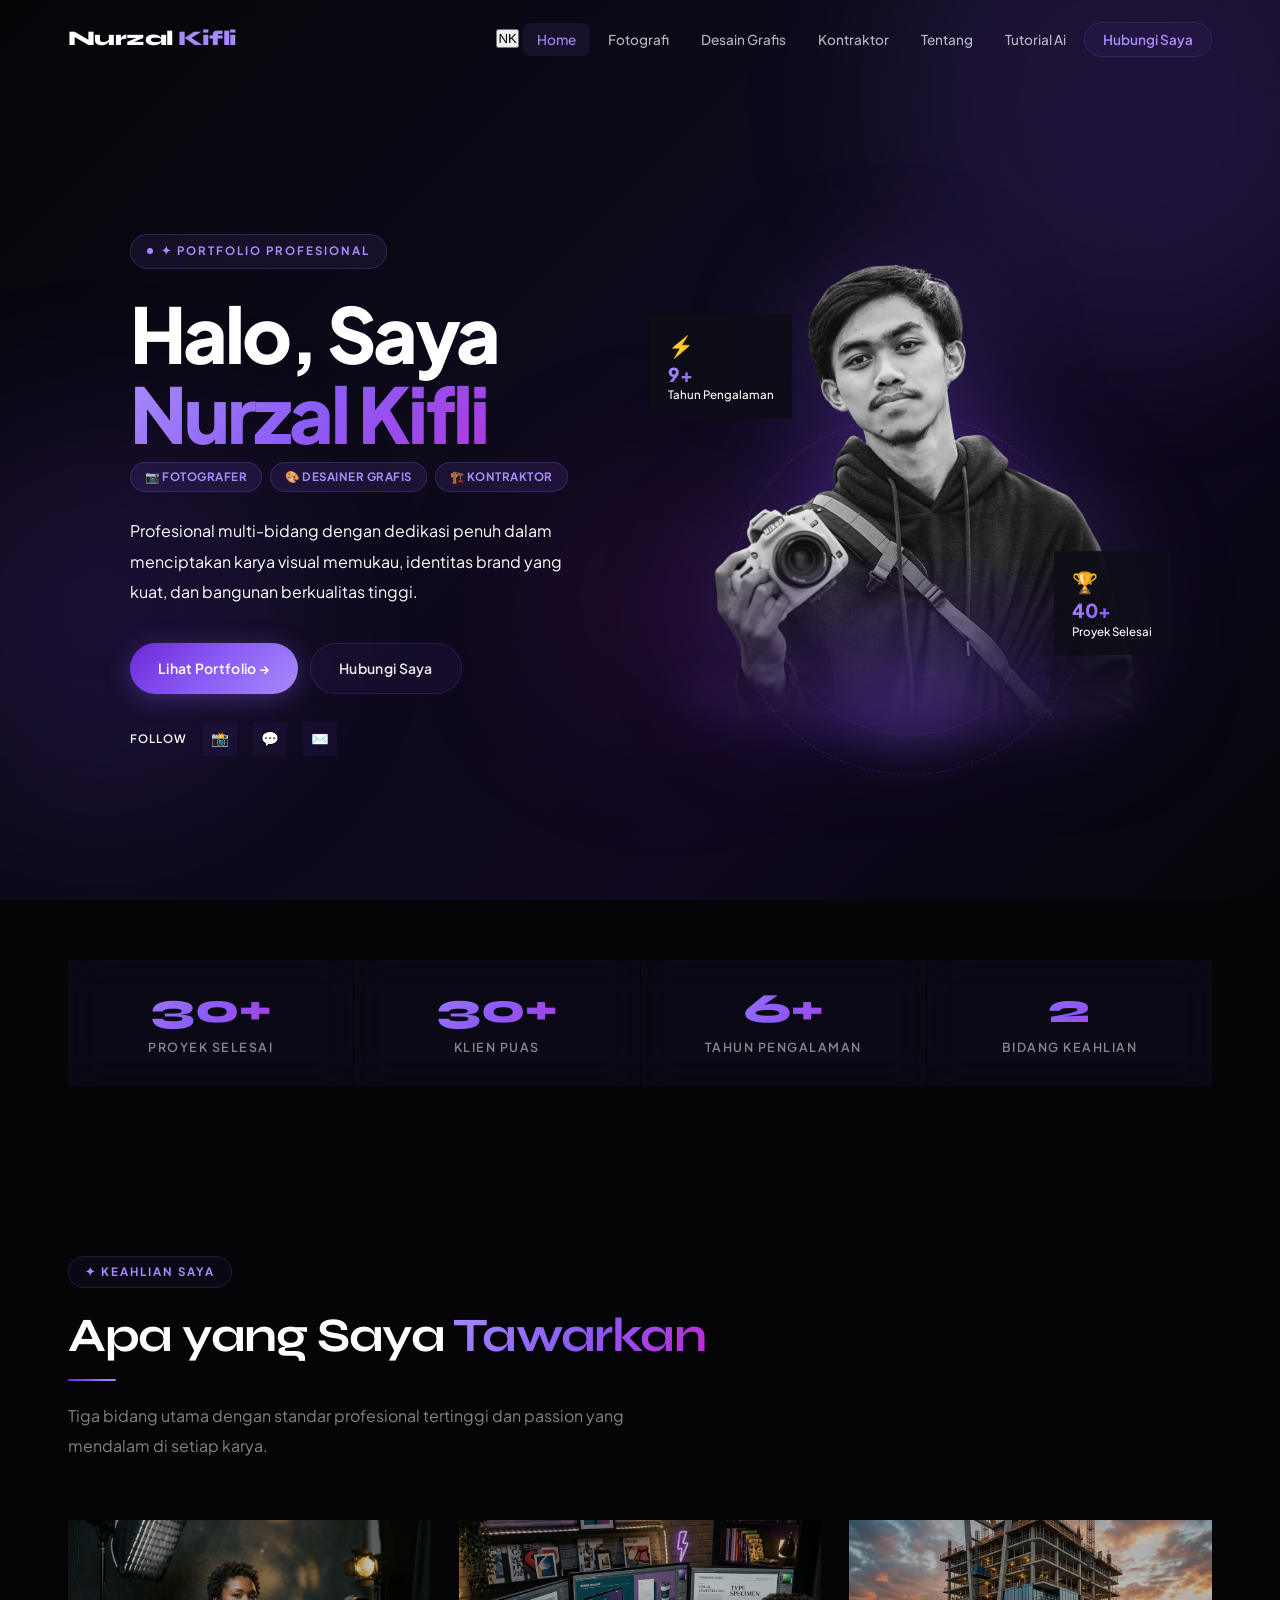
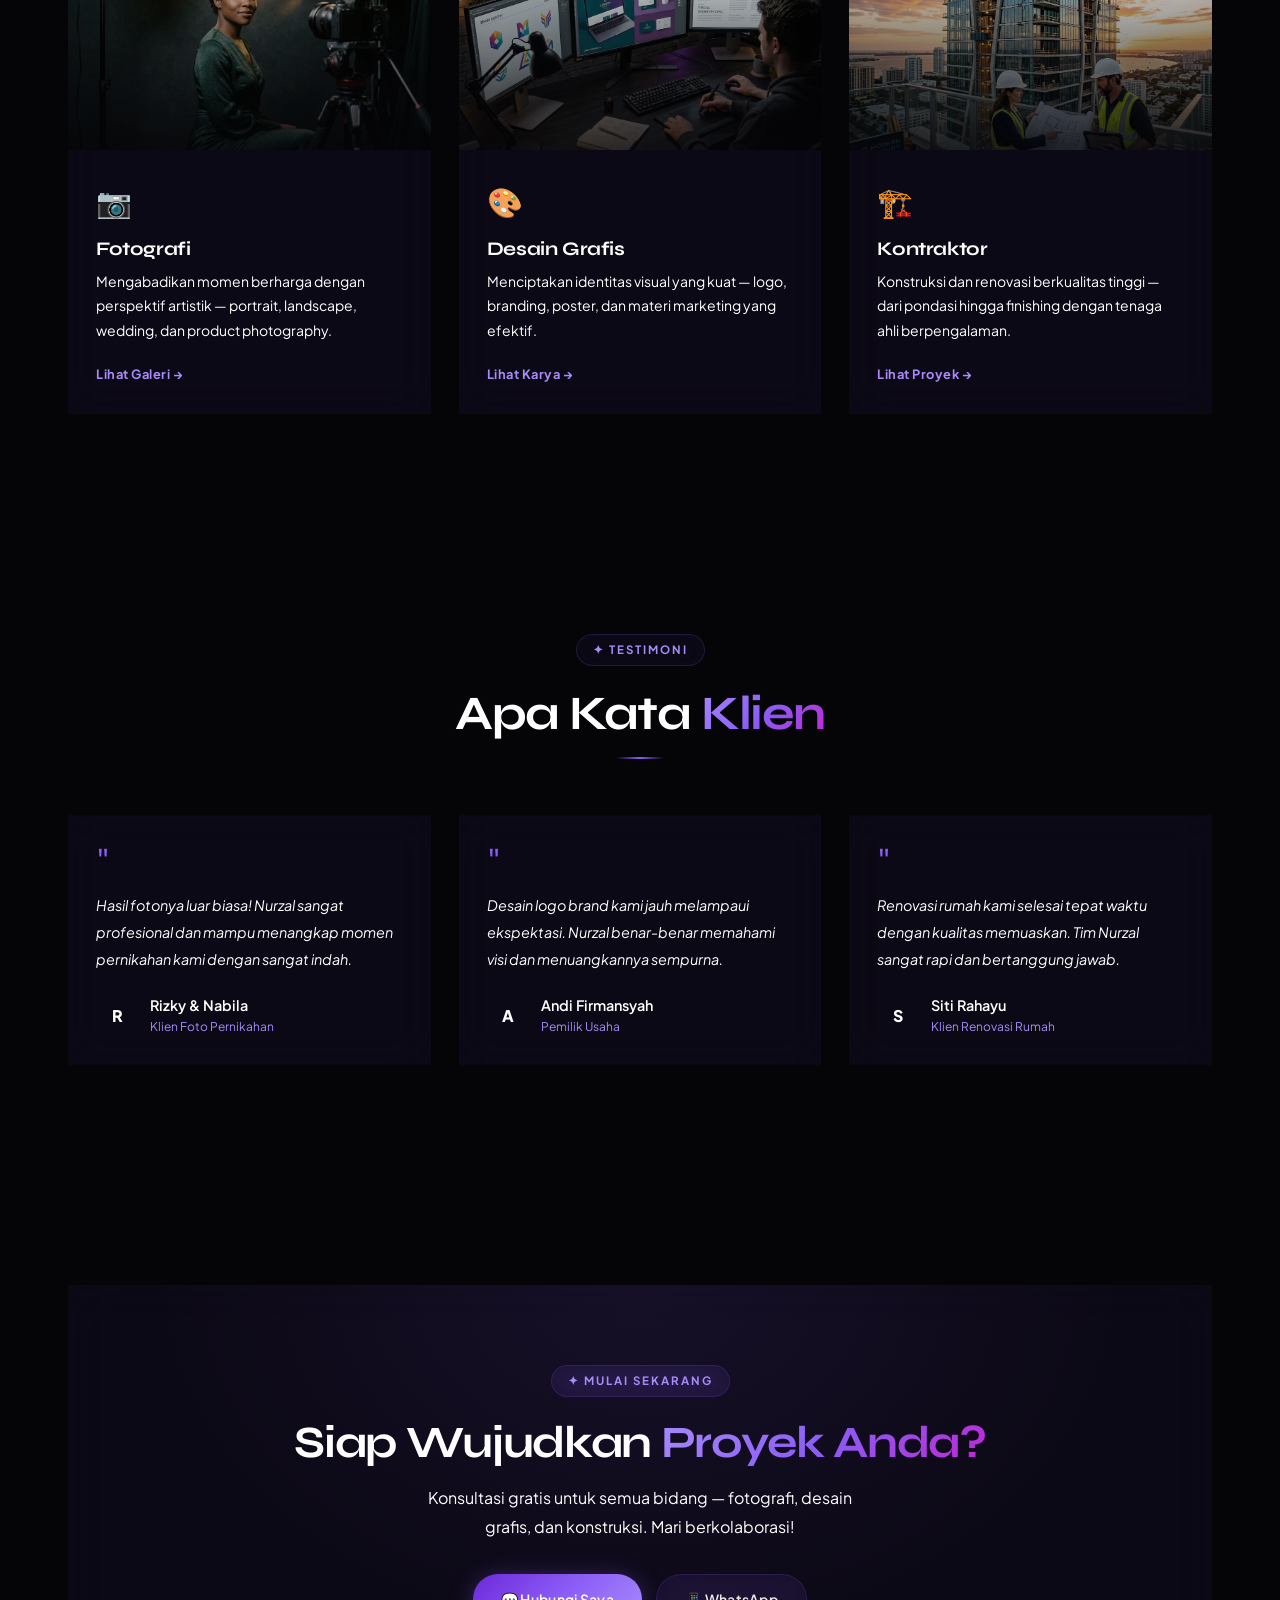
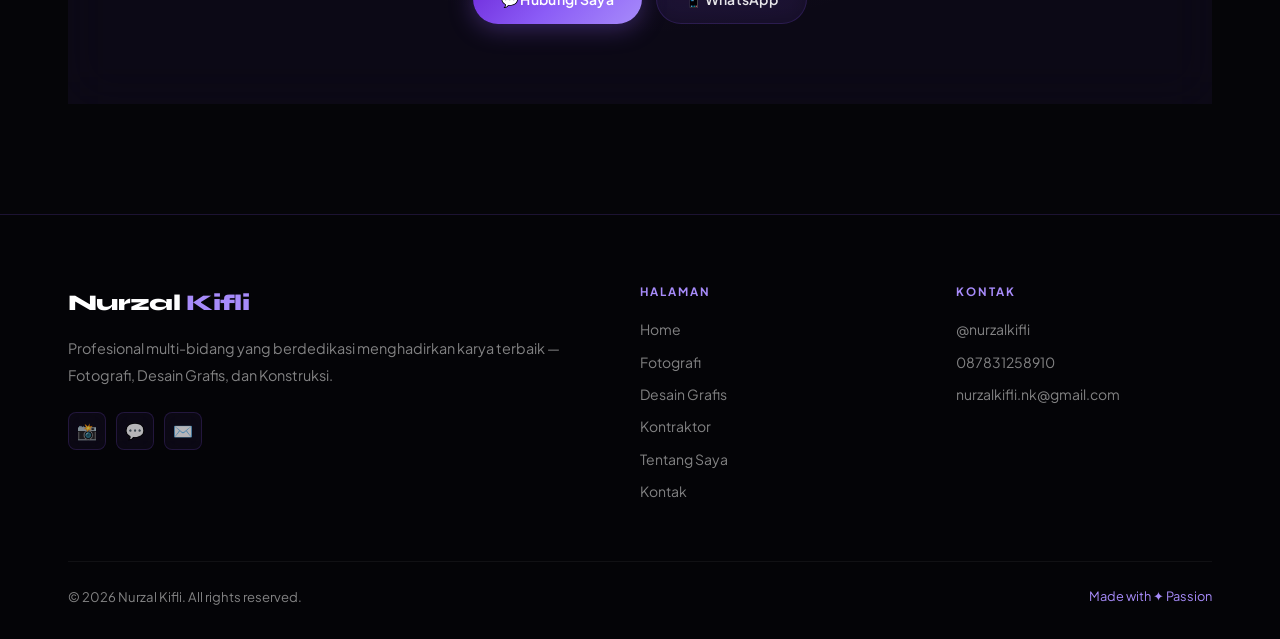
==== index.html @ fc2d4d2b "Update index.html" ====
<!DOCTYPE html>
<html lang="id">
<head>
  <meta charset="UTF-8" />
  <meta name="viewport" content="width=device-width, initial-scale=1.0" />
  <title>Nurzal Kifli — Fotografer · Desainer Grafis · Kontraktor</title>
  <meta name="description" content="Portfolio profesional Nurzal Kifli — Fotografer, Desainer Grafis, dan Kontraktor berpengalaman." />
  <link rel="stylesheet" href="style.css" />
  <style>
    /* ── HOME HERO ── */
    .home-hero {
      min-height: 100vh;
      display: flex;
      align-items: center;
      position: relative;
      overflow: hidden;
    }

    .hero-content {
      position: relative;
      z-index: 2;
      display: grid;
      grid-template-columns: 1fr 1fr;
      gap: 60px;
      align-items: center;
      padding-top: 90px;
    }

    /* ── Text Side ── */
    .hero-eyebrow {
      display: inline-flex;
      align-items: center;
      gap: 8px;
      padding: 7px 16px;
      background: rgba(139,92,246,0.1);
      border: 1px solid rgba(139,92,246,0.25);
      border-radius: 50px;
      font-size: 0.72rem;
      font-weight: 700;
      color: var(--purple-light);
      letter-spacing: 2px;
      text-transform: uppercase;
      margin-bottom: 24px;
      opacity: 0;
      animation: fadeInUp 0.6s var(--ease) 0.1s forwards;
      backdrop-filter: blur(10px);
    }
    .hero-eyebrow::before {
      content: '';
      width: 6px; height: 6px;
      border-radius: 50%;
      background: var(--purple-light);
      animation: pulse-purple 2s infinite;
    }

    .hero-title {
      font-size: clamp(3.2rem, 6vw, 5.5rem);
      font-family: var(--font-display);
      font-weight: 800;
      line-height: 1.05;
      letter-spacing: -0.04em;
      margin-bottom: 8px;
      opacity: 0;
      animation: fadeInUp 0.6s var(--ease) 0.2s forwards;
    }

    .hero-title .grad-name {
      display: block;
      background: linear-gradient(135deg, #a78bfa 0%, #8b5cf6 40%, #c026d3 100%);
      -webkit-background-clip: text;
      -webkit-text-fill-color: transparent;
      background-clip: text;
    }

    .hero-roles {
      display: flex;
      flex-wrap: wrap;
      gap: 8px;
      margin-bottom: 24px;
      opacity: 0;
      animation: fadeInUp 0.6s var(--ease) 0.3s forwards;
    }

    .hero-desc {
      font-size: 1rem;
      color: var(--white-50);
      line-height: 1.9;
      max-width: 460px;
      margin-bottom: 36px;
      opacity: 0;
      animation: fadeInUp 0.6s var(--ease) 0.4s forwards;
      font-weight: 400;
    }

    .hero-actions {
      display: flex;
      gap: 12px;
      flex-wrap: wrap;
      opacity: 0;
      animation: fadeInUp 0.6s var(--ease) 0.5s forwards;
    }

    /* ── Social Links Row ── */
    .hero-socials {
      display: flex;
      align-items: center;
      gap: 16px;
      margin-top: 28px;
      opacity: 0;
      animation: fadeInUp 0.6s var(--ease) 0.6s forwards;
    }
    .hero-socials span {
      font-size: 0.72rem;
      color: var(--white-50);
      letter-spacing: 1px;
      text-transform: uppercase;
      font-weight: 600;
    }
    .hero-social-link {
      width: 34px; height: 34px;
      border-radius: var(--radius-sm);
      background: var(--glass);
      border: 1px solid var(--glass-border);
      display: flex; align-items: center; justify-content: center;
      font-size: 0.9rem;
      transition: var(--t);
      backdrop-filter: blur(10px);
    }
    .hero-social-link:hover {
      background: rgba(139,92,246,0.2);
      border-color: rgba(139,92,246,0.4);
      transform: translateY(-2px);
    }

    /* ── Photo Side ── */
    .hero-visual {
      display: flex;
      justify-content: center;
      align-items: flex-end;
      position: relative;
      opacity: 0;
      animation: fadeInRight 0.8s var(--ease) 0.3s forwards;
    }

    .hero-photo-wrap {
      position: relative;
      width: 480px;
    }

    /* Purple glow background behind photo */
    .hero-photo-glow {
      position: absolute;
      bottom: 0;
      left: 50%;
      transform: translateX(-50%);
      width: 320px;
      height: 380px;
      background: radial-gradient(ellipse at center bottom, rgba(139,92,246,0.35) 0%, rgba(109,40,217,0.15) 50%, transparent 80%);
      border-radius: 50%;
      filter: blur(30px);
      z-index: 0;
    }

    /* Glass platform / pedestal */
    .hero-photo-platform {
      position: absolute;
      bottom: 0;
      left: 50%;
      transform: translateX(-50%);
      width: 480px;
      height: 90px;
      background: linear-gradient(to top, rgba(139,92,246,0.12), transparent);
      border-radius: 50%;
      filter: blur(16px);
      z-index: 1;
    }

    .hero-photo-img {
      position: relative;
      z-index: 2;
      width: 200%;
      display: block;
      filter: drop-shadow(0 20px 60px rgba(139,92,246,0.3));
      animation: float 6s ease-in-out infinite;
    }

    /* Ring decoration */
    .hero-ring {
      position: absolute;
      border-radius: 50%;
      border: 1px solid rgba(139,92,246,0.2);
      z-index: 1;
      pointer-events: none;
    }
    .hero-ring-1 {
      width: 360px; height: 360px;
      bottom: -40px; left: 50%;
      transform: translateX(-50%);
      animation: spin 30s linear infinite;
      border-style: dashed;
    }
    .hero-ring-2 {
      width: 280px; height: 280px;
      bottom: 0; left: 50%;
      transform: translateX(-50%);
      animation: spin 20s linear infinite reverse;
      border-color: rgba(192,38,211,0.15);
    }

    /* Floating info cards */
    .hero-badge {
      position: absolute;
      background: rgba(14,14,24,0.9);
      backdrop-filter: blur(20px);
      border: 1px solid var(--glass-border);
      border-radius: var(--radius);
      padding: 14px 18px;
      z-index: 4;
    }
    .hero-badge.badge-exp {
      top: 60px; left: -20px;
      animation: float 5s ease-in-out infinite;
    }
    .hero-badge.badge-proj {
      bottom: 80px; right: -20px;
      animation: float 5s ease-in-out 2.5s infinite;
    }
    .badge-icon { font-size: 1.3rem; margin-bottom: 3px; }
    .badge-val {
      font-family: var(--font-display);
      font-size: 1.2rem;
      font-weight: 800;
      background: var(--grad-text);
      -webkit-background-clip: text; -webkit-text-fill-color: transparent;
      background-clip: text;
      line-height: 1;
    }
    .badge-lbl { font-size: 0.72rem; color: var(--white-50); font-weight: 500; white-space: nowrap; margin-top: 2px; }

    /* ── STATS SECTION ── */
    .stats-section { padding: 60px 0; }
    .stats-grid {
      display: grid;
      grid-template-columns: repeat(4, 1fr);
      gap: 1px;
      background: var(--glass-border);
      border-radius: var(--radius-lg);
      overflow: hidden;
    }
    .stats-grid .stat-card { border-radius: 0; border: none; }

    /* ── SERVICE CARDS ── */
    .services-section { background: transparent; }

    .service-card {
      position: relative;
      overflow: hidden;
      border-radius: var(--radius-xl);
      border: 1px solid var(--glass-border);
      background: var(--glass);
      backdrop-filter: blur(20px);
      transition: var(--t-slow);
      cursor: pointer;
      display: block;
      color: inherit;
    }
    .service-card::before {
      content: '';
      position: absolute;
      inset: 0;
      background: linear-gradient(135deg, rgba(139,92,246,0.04) 0%, rgba(192,38,211,0.04) 100%);
      opacity: 0;
      transition: var(--t);
    }
    .service-card:hover::before { opacity: 1; }
    .service-card:hover {
      border-color: var(--glass-border-h);
      transform: translateY(-10px);
      box-shadow: var(--glow-purple);
    }

    .service-img {
      height: 230px;
      overflow: hidden;
      position: relative;
    }
    .service-img img {
      width: 100%;
      height: 100%;
      object-fit: cover;
      transition: transform 0.7s var(--ease);
      filter: brightness(0.75) saturate(0.9);
    }
    .service-img::after {
      content: '';
      position: absolute;
      inset: 0;
      background: linear-gradient(to bottom, transparent 30%, rgba(5,5,8,0.8) 100%);
    }
    .service-card:hover .service-img img { transform: scale(1.07); }

    .service-body { padding: 28px; }
    .service-icon { font-size: 1.8rem; margin-bottom: 14px; }
    .service-body h3 { font-size: 1.2rem; margin-bottom: 8px; transition: var(--t); font-weight: 700; }
    .service-card:hover .service-body h3 { color: var(--purple-light); }
    .service-body p { color: var(--white-50); font-size: 0.875rem; line-height: 1.75; margin-bottom: 18px; }

    .service-link {
      display: inline-flex;
      align-items: center;
      gap: 6px;
      font-size: 0.8rem;
      font-weight: 700;
      color: var(--purple-light);
      letter-spacing: 0.5px;
      transition: var(--t);
    }
    .service-link:hover { gap: 10px; }

    /* ── TESTIMONIALS ── */
    .testimonial-card {
      background: var(--glass);
      backdrop-filter: blur(20px);
      border: 1px solid var(--glass-border);
      border-radius: var(--radius-lg);
      padding: 28px;
      transition: var(--t);
    }
    .testimonial-card:hover {
      border-color: var(--glass-border-h);
      transform: translateY(-4px);
      box-shadow: var(--glow-purple-s);
    }
    .testimonial-quote {
      font-size: 2.2rem;
      color: var(--purple);
      font-family: var(--font-display);
      line-height: 1;
      margin-bottom: 14px;
    }
    .testimonial-text {
      color: var(--white-70);
      font-size: 0.9rem;
      line-height: 1.85;
      margin-bottom: 22px;
      font-style: italic;
    }
    .testimonial-author { display: flex; align-items: center; gap: 12px; }
    .testimonial-avatar {
      width: 42px; height: 42px;
      border-radius: 50%;
      background: var(--grad-purple);
      display: flex; align-items: center; justify-content: center;
      font-size: 1rem; font-weight: 800;
      color: var(--white);
      font-family: var(--font-display);
      flex-shrink: 0;
    }
    .testimonial-name { font-weight: 600; font-size: 0.9rem; }
    .testimonial-role { font-size: 0.75rem; color: var(--purple-light); }

    /* ── CTA SECTION ── */
    .cta-section {
      text-align: center;
      position: relative;
      overflow: hidden;
    }
    .cta-glass-box {
      background: var(--glass);
      backdrop-filter: blur(24px);
      border: 1px solid var(--glass-border);
      border-radius: var(--radius-2xl);
      padding: 80px 60px;
      position: relative;
      overflow: hidden;
    }
    .cta-glass-box::before {
      content: '';
      position: absolute;
      top: -1px; left: 50%;
      transform: translateX(-50%);
      width: 200px; height: 1px;
      background: linear-gradient(90deg, transparent, var(--purple), transparent);
    }
    .cta-glass-box::after {
      content: '';
      position: absolute;
      inset: 0;
      background: radial-gradient(ellipse at 50% 0%, rgba(139,92,246,0.08) 0%, transparent 60%);
      pointer-events: none;
    }
    .cta-content { position: relative; z-index: 1; }
    .cta-content h2 { font-size: clamp(1.8rem, 3.5vw, 2.8rem); margin-bottom: 14px; }
    .cta-content p { font-size: 1rem; color: var(--white-50); max-width: 460px; margin: 0 auto 32px; line-height: 1.85; }
    .cta-actions { display: flex; gap: 14px; justify-content: center; flex-wrap: wrap; }

    /* ── Responsive ── */
    @media (max-width: 900px) {
      .hero-content { grid-template-columns: 1fr; gap: 50px; text-align: center; padding-top: 100px; }
      .hero-roles { justify-content: center; }
      .hero-actions { justify-content: center; }
      .hero-desc { margin: 0 auto 36px; }
      .hero-socials { justify-content: center; }
      .hero-visual { order: -1; }
      .hero-photo-wrap { width: 260px; }
      .hero-badge.badge-exp { left: 0; }
      .hero-badge.badge-proj { right: 0; }
      .stats-grid { grid-template-columns: repeat(2,1fr); }
      .cta-glass-box { padding: 48px 24px; }
    }

    @media (max-width: 480px) {
      .hero-photo-wrap { width: 200px; }
      .hero-ring-1 { width: 240px; height: 240px; }
      .hero-ring-2 { width: 180px; height: 180px; }
    }
  </style>
</head>
<body>

  <!-- Ambient Orbs -->
  <div class="ambient-orbs" aria-hidden="true">
    <div class="orb orb-1"></div>
    <div class="orb orb-2"></div>
    <div class="orb orb-3"></div>
  </div>

  <!-- Navbar -->
  <nav class="navbar" id="navbar" role="navigation" aria-label="Main Navigation">
    <div class="container">
      <a href="index.html" class="nav-logo">Nurzal <span>Kifli</span></a>
      <button class="nav-hamburger" id="navHamburger" aria-label="Open Menu">
        <span></span><span></span><span></span>
      </button>
      <ul class="nav-links" id="navLinks" role="list">
        <button class="nav-close-btn" id="navClose" aria-label="Close Menu">NK</button>
        <li><a href="index.html" class="active">Home</a></li>
        <li><a href="photography.html">Fotografi</a></li>
        <li><a href="design.html">Desain Grafis</a></li>
        <li><a href="contractor.html">Kontraktor</a></li>
        <li><a href="about.html">Tentang</a></li>
        <li><a href="tutorial.html">Tutorial Ai</a></li>
        <li><a href="contact.html" class="nav-cta">Hubungi Saya</a></li>
      </ul>
    </div>
  </nav>

  <!-- ── HERO ── -->
  <section class="home-hero" id="home">
    <div class="container">
      <div class="hero-content">

        <!-- Left: Text -->
        <div class="hero-text">
          <div class="hero-eyebrow">✦ Portfolio Profesional</div>

          <h1 class="hero-title">
            Halo, Saya
            <span class="grad-name">Nurzal Kifli</span>
          </h1>

          <div class="hero-roles">
            <span class="tag tag-purple">📷 Fotografer</span>
            <span class="tag tag-purple">🎨 Desainer Grafis</span>
            <span class="tag tag-purple">🏗️ Kontraktor</span>
          </div>

          <p class="hero-desc">
            Profesional multi-bidang dengan dedikasi penuh dalam menciptakan karya visual memukau, identitas brand yang kuat, dan bangunan berkualitas tinggi.
          </p>

          <div class="hero-actions">
            <a href="about.html" class="btn btn-purple">Lihat Portfolio →</a>
            <a href="contact.html" class="btn btn-glass">Hubungi Saya</a>
          </div>

          <div class="hero-socials">
            <span>Follow</span>
            <a href="https://www.instagram.com/nurzalkifli/" target="_blank" rel="noopener" class="hero-social-link" aria-label="Instagram">📸</a>
            <a href="https://wa.me/6287831258910" target="_blank" rel="noopener" class="hero-social-link" aria-label="WhatsApp">💬</a>
            <a href="mailto:nurzalkifli.nk@gmail.com" class="hero-social-link" aria-label="Email">✉️</a>
          </div>
        </div>

        <!-- Right: Photo -->
        <div class="hero-visual">
          <div class="hero-photo-wrap">
            <!-- Decorative rings -->
            <div class="hero-ring hero-ring-1"></div>
            <div class="hero-ring hero-ring-2"></div>

            <!-- Glow effect -->
            <div class="hero-photo-glow"></div>
            <div class="hero-photo-platform"></div>

            <!-- Actual photo -->
            <img
              src="img/nurzal_kifli.png"
              alt="Nurzal Kifli — Portfolio Photo"
              class="hero-photo-img"
            />

            <!-- Floating badges -->
            <div class="hero-badge badge-exp">
              <div class="badge-icon">⚡</div>
              <div class="badge-val">9+</div>
              <div class="badge-lbl">Tahun Pengalaman</div>
            </div>
            <div class="hero-badge badge-proj">
              <div class="badge-icon">🏆</div>
              <div class="badge-val">40+</div>
              <div class="badge-lbl">Proyek Selesai</div>
            </div>
          </div>
        </div>

      </div>
    </div>
  </section>

  <!-- ── STATS ── -->
  <section class="stats-section">
    <div class="container">
      <div class="stats-grid">
        <div class="stat-card">
          <div class="stat-number" data-target="40" data-suffix="+">0+</div>
          <div class="stat-label">Proyek Selesai</div>
        </div>
        <div class="stat-card">
          <div class="stat-number" data-target="40" data-suffix="+">0+</div>
          <div class="stat-label">Klien Puas</div>
        </div>
        <div class="stat-card">
          <div class="stat-number" data-target="9" data-suffix="+">0+</div>
          <div class="stat-label">Tahun Pengalaman</div>
        </div>
        <div class="stat-card">
          <div class="stat-number" data-target="3" data-suffix="">0</div>
          <div class="stat-label">Bidang Keahlian</div>
        </div>
      </div>
    </div>
  </section>

  <!-- ── SERVICES ── -->
  <section class="services-section section" id="layanan">
    <div class="container">
      <div class="section-header reveal">
        <div class="section-label">✦ Keahlian Saya</div>
        <h2 class="section-title">Apa yang Saya <span class="text-grad">Tawarkan</span></h2>
        <div class="divider"></div>
        <p class="section-subtitle">Tiga bidang utama dengan standar profesional tertinggi dan passion yang mendalam di setiap karya.</p>
      </div>

      <div class="grid-3">
        <a href="photography.html" class="service-card reveal delay-1">
          <div class="service-img">
            <img src="img/hero_photography.png" alt="Layanan Fotografi" loading="lazy" />
          </div>
          <div class="service-body">
            <div class="service-icon">📷</div>
            <h3>Fotografi</h3>
            <p>Mengabadikan momen berharga dengan perspektif artistik — portrait, landscape, wedding, dan product photography.</p>
            <span class="service-link">Lihat Galeri →</span>
          </div>
        </a>

        <a href="design.html" class="service-card reveal delay-2">
          <div class="service-img">
            <img src="img/hero_design.png" alt="Layanan Desain Grafis" loading="lazy" />
          </div>
          <div class="service-body">
            <div class="service-icon">🎨</div>
            <h3>Desain Grafis</h3>
            <p>Menciptakan identitas visual yang kuat — logo, branding, poster, dan materi marketing yang efektif.</p>
            <span class="service-link">Lihat Karya →</span>
          </div>
        </a>

        <a href="contractor.html" class="service-card reveal delay-3">
          <div class="service-img">
            <img src="img/hero_contractor.png" alt="Layanan Kontraktor" loading="lazy" />
          </div>
          <div class="service-body">
            <div class="service-icon">🏗️</div>
            <h3>Kontraktor</h3>
            <p>Konstruksi dan renovasi berkualitas tinggi — dari pondasi hingga finishing dengan tenaga ahli berpengalaman.</p>
            <span class="service-link">Lihat Proyek →</span>
          </div>
        </a>
      </div>
    </div>
  </section>

  <!-- ── TESTIMONIALS ── -->
  <section class="section">
    <div class="container">
      <div class="section-header centered reveal">
        <div class="section-label">✦ Testimoni</div>
        <h2 class="section-title">Apa Kata <span class="text-grad">Klien</span></h2>
        <div class="divider"></div>
      </div>

      <div class="grid-3">
        <div class="testimonial-card reveal delay-1">
          <div class="testimonial-quote">"</div>
          <p class="testimonial-text">Hasil fotonya luar biasa! Nurzal sangat profesional dan mampu menangkap momen pernikahan kami dengan sangat indah.</p>
          <div class="testimonial-author">
            <div class="testimonial-avatar">R</div>
            <div>
              <div class="testimonial-name">Rizky & Nabila</div>
              <div class="testimonial-role">Klien Foto Pernikahan</div>
            </div>
          </div>
        </div>

        <div class="testimonial-card reveal delay-2">
          <div class="testimonial-quote">"</div>
          <p class="testimonial-text">Desain logo brand kami jauh melampaui ekspektasi. Nurzal benar-benar memahami visi dan menuangkannya sempurna.</p>
          <div class="testimonial-author">
            <div class="testimonial-avatar">A</div>
            <div>
              <div class="testimonial-name">Andi Firmansyah</div>
              <div class="testimonial-role">Pemilik Usaha</div>
            </div>
          </div>
        </div>

        <div class="testimonial-card reveal delay-3">
          <div class="testimonial-quote">"</div>
          <p class="testimonial-text">Renovasi rumah kami selesai tepat waktu dengan kualitas memuaskan. Tim Nurzal sangat rapi dan bertanggung jawab.</p>
          <div class="testimonial-author">
            <div class="testimonial-avatar">S</div>
            <div>
              <div class="testimonial-name">Siti Rahayu</div>
              <div class="testimonial-role">Klien Renovasi Rumah</div>
            </div>
          </div>
        </div>
      </div>
    </div>
  </section>

  <!-- ── CTA ── -->
  <section class="cta-section section">
    <div class="container">
      <div class="cta-glass-box reveal">
        <div class="cta-content">
          <div class="section-label" style="justify-content:center;margin-bottom:20px;">✦ Mulai Sekarang</div>
          <h2 class="section-title">Siap Wujudkan <span class="text-grad">Proyek Anda?</span></h2>
          <p>Konsultasi gratis untuk semua bidang — fotografi, desain grafis, dan konstruksi. Mari berkolaborasi!</p>
          <div class="cta-actions">
            <a href="contact.html" class="btn btn-purple">💬 Hubungi Saya</a>
            <a href="https://wa.me/6287831258910" target="_blank" rel="noopener" class="btn btn-glass">📱 WhatsApp</a>
          </div>
        </div>
      </div>
    </div>
  </section>

  <!-- ── FOOTER ── -->
  <footer class="footer">
    <div class="container">
      <div class="footer-grid">
        <div class="footer-brand">
          <span class="nav-logo">Nurzal <span>Kifli</span></span>
          <p>Profesional multi-bidang yang berdedikasi menghadirkan karya terbaik — Fotografi, Desain Grafis, dan Konstruksi.</p>
          <div class="footer-socials">
            <a href="https://www.instagram.com/nurzalkifli/" target="_blank" rel="noopener" class="social-icon" aria-label="Instagram">📸</a>
            <a href="https://wa.me/6287831258910" target="_blank" rel="noopener" class="social-icon" aria-label="WhatsApp">💬</a>
            <a href="mailto:nurzalkifli.nk@gmail.com" class="social-icon" aria-label="Email">✉️</a>
          </div>
        </div>
        <div class="footer-col">
          <h4>Halaman</h4>
          <a href="index.html">Home</a>
          <a href="photography.html">Fotografi</a>
          <a href="design.html">Desain Grafis</a>
          <a href="contractor.html">Kontraktor</a>
          <a href="about.html">Tentang Saya</a>
          <a href="contact.html">Kontak</a>
        </div>
        <div class="footer-col">
          <h4>Kontak</h4>
          <a href="https://www.instagram.com/nurzalkifli/" target="_blank" rel="noopener">@nurzalkifli</a>
          <a href="https://wa.me/6287831258910" target="_blank" rel="noopener">087831258910</a>
          <a href="mailto:nurzalkifli.nk@gmail.com">nurzalkifli.nk@gmail.com</a>
        </div>
      </div>
      <div class="footer-bottom">
        <p>© 2026 Nurzal Kifli. All rights reserved.</p>
        <p style="color:var(--purple-light);font-size:0.8rem;">Made with ✦ Passion</p>
      </div>
    </div>
  </footer>

  <script src="main.js"></script>
</body>
</html>
---- style.css ----
/* ===================================================
   NURZAL KIFLI PORTFOLIO — MINIMALIS MODERN
   Tema: Ungu-Hitam + Glassmorphism
   =================================================== */

@import url('https://fonts.googleapis.com/css2?family=Plus+Jakarta+Sans:wght@300;400;500;600;700;800&family=Syne:wght@400;500;600;700;800&display=swap');

/* CSS Variables */
:root {
  --purple:        #8b5cf6;
  --purple-light:  #a78bfa;
  --purple-dark:   #6d28d9;
  --purple-deep:   #4c1d95;
  --violet:        #7c3aed;
  --fuchsia:       #c026d3;

  --bg:      #050508;
  --bg-1:    #0a0a12;
  --bg-2:    #0f0f1a;
  --bg-3:    #141422;
  --bg-4:    #1a1a2e;

  --glass:        rgba(139,92,246,0.06);
  --glass-h:      rgba(139,92,246,0.12);
  --glass-b:      rgba(139,92,246,0.18);
  --glass-bh:     rgba(139,92,246,0.38);
  --glass-w:      rgba(255,255,255,0.04);

  --w100: #ffffff;
  --w90:  rgba(255,255,255,0.90);
  --w70:  rgba(255,255,255,0.70);
  --w50:  rgba(255,255,255,0.50);
  --w20:  rgba(255,255,255,0.20);
  --w10:  rgba(255,255,255,0.10);
  --w05:  rgba(255,255,255,0.05);

  --grad-p:    linear-gradient(135deg, #6d28d9, #8b5cf6, #a78bfa);
  --grad-bg:   linear-gradient(135deg, #050508 0%, #0d0a1a 40%, #100820 70%, #050508 100%);
  --grad-text: linear-gradient(135deg, #a78bfa 0%, #8b5cf6 50%, #c026d3 100%);

  --glow:   0 0 40px rgba(139,92,246,0.25);
  --glow-s: 0 0 20px rgba(139,92,246,0.15);
  --shadow: 0 8px 40px rgba(0,0,0,0.6);

  --fd: 'Syne', sans-serif;
  --fb: 'Plus Jakarta Sans', sans-serif;

  --r-sm: 8px;
  --r:    14px;
  --r-lg: 20px;
  --r-xl: 28px;
  --r-2x: 40px;

  --ease:   cubic-bezier(0.4,0,0.2,1);
  --ease-o: cubic-bezier(0,0,0.2,1);
  --t:      all 0.3s cubic-bezier(0.4,0,0.2,1);
  --tsl:    all 0.6s cubic-bezier(0.4,0,0.2,1);
}

/* Reset */
*, *::before, *::after { box-sizing: border-box; margin: 0; padding: 0; }
html { scroll-behavior: smooth; font-size: 16px; }
body {
  background: var(--bg);
  background-image: var(--grad-bg);
  background-attachment: fixed;
  color: var(--w100);
  font-family: var(--fb);
  line-height: 1.6;
  overflow-x: hidden;
  min-height: 100vh;
}
img { max-width: 100%; display: block; }
a { text-decoration: none; color: inherit; }
ul { list-style: none; }

/* Scrollbar */
::-webkit-scrollbar { width: 5px; }
::-webkit-scrollbar-track { background: var(--bg-1); }
::-webkit-scrollbar-thumb { background: var(--purple-dark); border-radius: 3px; }
::-webkit-scrollbar-thumb:hover { background: var(--purple); }

/* Ambient Orbs */
.ambient-orbs { position: fixed; inset: 0; pointer-events: none; z-index: 0; overflow: hidden; }
.orb { position: absolute; border-radius: 50%; filter: blur(80px); opacity: 0.12; animation: orb-drift 20s ease-in-out infinite alternate; }
.orb-1 { width: 500px; height: 500px; background: var(--purple); top: -150px; right: -100px; }
.orb-2 { width: 400px; height: 400px; background: var(--violet); bottom: 10%; left: -100px; animation-delay: -7s; }
.orb-3 { width: 300px; height: 300px; background: var(--fuchsia); top: 50%; left: 40%; animation-delay: -14s; opacity: 0.07; }
@keyframes orb-drift {
  0%   { transform: translate(0,0) scale(1); }
  100% { transform: translate(40px,30px) scale(1.1); }
}

/* Typography */
h1, h2, h3, h4 { font-family: var(--fd); line-height: 1.15; letter-spacing: -0.02em; }
.text-grad {
  background: var(--grad-text);
  -webkit-background-clip: text;
  -webkit-text-fill-color: transparent;
  background-clip: text;
}
.text-purple { color: var(--purple-light); }
.text-muted  { color: var(--w50); }

/* Layout */
.container { max-width: 1200px; margin: 0 auto; padding: 0 28px; }
.section    { padding: 110px 0; position: relative; z-index: 1; }

/* Glass card */
.glass-card {
  background: var(--glass);
  backdrop-filter: blur(24px);
  -webkit-backdrop-filter: blur(24px);
  border: 1px solid var(--glass-b);
  border-radius: var(--r-lg);
  transition: var(--t);
  position: relative;
  overflow: hidden;
}
.glass-card::before {
  content: '';
  position: absolute;
  inset: 0;
  background: linear-gradient(135deg, rgba(255,255,255,0.03) 0%, transparent 60%);
  pointer-events: none;
  border-radius: inherit;
}
.glass-card:hover {
  background: var(--glass-h);
  border-color: var(--glass-bh);
  box-shadow: var(--glow);
  transform: translateY(-4px);
}

/* Section labels */
.section-label {
  display: inline-flex;
  align-items: center;
  gap: 8px;
  padding: 6px 16px;
  background: var(--glass);
  border: 1px solid var(--glass-b);
  border-radius: 50px;
  font-size: 0.72rem;
  font-weight: 700;
  color: var(--purple-light);
  letter-spacing: 2px;
  text-transform: uppercase;
  margin-bottom: 20px;
  backdrop-filter: blur(12px);
}
.section-title {
  font-size: clamp(2rem, 4.5vw, 3rem);
  font-family: var(--fd);
  font-weight: 700;
  margin-bottom: 16px;
  letter-spacing: -0.03em;
}
.section-subtitle {
  font-size: 1rem;
  color: var(--w50);
  max-width: 560px;
  line-height: 1.85;
  margin-bottom: 60px;
  font-weight: 400;
}
.divider {
  width: 48px;
  height: 2px;
  background: var(--grad-p);
  border-radius: 2px;
  margin-bottom: 20px;
}
.section-header { margin-bottom: 56px; }
.section-header.centered { text-align: center; }
.section-header.centered .divider { margin: 0 auto 20px; background: linear-gradient(90deg,transparent,var(--purple),transparent); }
.section-header.centered .section-subtitle { margin: 0 auto 60px; }

/* Buttons */
.btn {
  display: inline-flex;
  align-items: center;
  gap: 8px;
  padding: 13px 28px;
  border-radius: 50px;
  font-family: var(--fb);
  font-size: 0.875rem;
  font-weight: 600;
  letter-spacing: 0.3px;
  cursor: pointer;
  transition: var(--t);
  border: none;
  outline: none;
  text-decoration: none;
}
.btn-purple {
  background: var(--grad-p);
  color: var(--w100);
  box-shadow: 0 4px 24px rgba(139,92,246,0.35);
}
.btn-purple:hover {
  transform: translateY(-2px);
  box-shadow: 0 8px 36px rgba(139,92,246,0.5);
}
.btn-glass {
  background: var(--glass);
  color: var(--w90);
  border: 1px solid var(--glass-b);
  backdrop-filter: blur(12px);
}
.btn-glass:hover {
  background: var(--glass-h);
  border-color: var(--glass-bh);
  transform: translateY(-2px);
  box-shadow: var(--glow-s);
}
.btn-outline-purple {
  background: transparent;
  color: var(--purple-light);
  border: 1.5px solid rgba(139,92,246,0.45);
}
.btn-outline-purple:hover {
  background: rgba(139,92,246,0.1);
  border-color: var(--purple);
  transform: translateY(-2px);
  box-shadow: var(--glow-s);
}

/* Navbar */
.navbar {
  position: fixed;
  top: 0; left: 0; right: 0;
  z-index: 1000;
  padding: 22px 0;
  transition: var(--t);
}
.navbar.scrolled {
  background: rgba(5,5,8,0.88);
  backdrop-filter: blur(24px);
  -webkit-backdrop-filter: blur(24px);
  padding: 14px 0;
  border-bottom: 1px solid var(--glass-b);
}
.navbar .container { display: flex; align-items: center; justify-content: space-between; }
.nav-logo {
  font-family: var(--fd);
  font-size: 1.3rem;
  font-weight: 800;
  letter-spacing: -0.03em;
  color: var(--w100);
}
.nav-logo span { color: var(--purple-light); }
.nav-links { display: flex; align-items: center; gap: 4px; }
.nav-links a {
  padding: 8px 14px;
  font-size: 0.85rem;
  font-weight: 500;
  color: var(--w70);
  border-radius: var(--r-sm);
  transition: var(--t);
}
.nav-links a:hover { color: var(--w100); background: var(--glass-w); }
.nav-links a.active { color: var(--purple-light); background: rgba(139,92,246,0.1); }
.nav-cta {
  background: var(--glass) !important;
  color: var(--purple-light) !important;
  border: 1px solid var(--glass-b) !important;
  backdrop-filter: blur(12px);
  padding: 8px 18px !important;
  font-weight: 600 !important;
  border-radius: 50px !important;
}
.nav-cta:hover {
  background: rgba(139,92,246,0.15) !important;
  border-color: rgba(139,92,246,0.4) !important;
  color: var(--w100) !important;
}
.nav-cta.active { color: var(--purple-light) !important; }
.nav-hamburger { display: none; flex-direction: column; gap: 5px; cursor: pointer; padding: 4px; background: none; border: none; }
.nav-hamburger span { width: 22px; height: 2px; background: var(--w100); border-radius: 2px; transition: var(--t); }

@media (max-width: 768px) {
  .nav-hamburger { display: flex; }
  .nav-links {
    display: none;
    position: fixed; inset: 0;
    background: rgba(5,5,8,0.97);
    backdrop-filter: blur(30px);
    flex-direction: column;
    justify-content: center; align-items: center;
    gap: 20px; z-index: 999;
  }
  .nav-links.open { display: flex; }
  .nav-links a { font-size: 1.3rem; padding: 12px 24px; }
  .nav-close-btn {
    position: absolute; top: 24px; right: 24px;
    font-size: 1.5rem; cursor: pointer;
    background: none; border: none; color: var(--w70);
  }
}

/* Tags */
.tag {
  display: inline-block;
  padding: 5px 14px;
  border-radius: 50px;
  font-size: 0.72rem;
  font-weight: 700;
  letter-spacing: 0.5px;
  text-transform: uppercase;
}
.tag-purple {
  background: rgba(139,92,246,0.12);
  color: var(--purple-light);
  border: 1px solid rgba(139,92,246,0.25);
}
.tag-glass {
  background: var(--glass-w);
  color: var(--w70);
  border: 1px solid var(--w10);
}

/* Page Hero */
.page-hero {
  min-height: 48vh;
  display: flex;
  align-items: center;
  position: relative;
  overflow: hidden;
  padding-top: 120px;
  padding-bottom: 80px;
  z-index: 1;
}
.page-hero::before {
  content: '';
  position: absolute; inset: 0;
  background: radial-gradient(ellipse at 50% 0%, rgba(139,92,246,0.1) 0%, transparent 65%);
}
.page-hero-content { position: relative; z-index: 1; }
.page-hero-tag {
  display: inline-flex;
  align-items: center;
  gap: 8px;
  padding: 6px 16px;
  background: rgba(139,92,246,0.1);
  border: 1px solid rgba(139,92,246,0.25);
  border-radius: 50px;
  font-size: 0.72rem;
  font-weight: 700;
  color: var(--purple-light);
  letter-spacing: 2px;
  text-transform: uppercase;
  margin-bottom: 20px;
  backdrop-filter: blur(10px);
}
.page-hero h1 {
  font-size: clamp(2.5rem,6vw,4rem);
  margin-bottom: 16px;
  font-weight: 800;
  letter-spacing: -0.03em;
}
.page-hero p { font-size: 1.05rem; color: var(--w50); max-width: 580px; line-height: 1.85; }

/* Footer */
.footer {
  background: rgba(5,5,8,0.85);
  border-top: 1px solid var(--glass-b);
  padding: 70px 0 32px;
  position: relative; z-index: 1;
  backdrop-filter: blur(20px);
}
.footer-grid { display: grid; grid-template-columns: 2fr 1fr 1fr; gap: 60px; margin-bottom: 48px; }
.footer-brand .nav-logo { font-size: 1.4rem; margin-bottom: 14px; display: block; }
.footer-brand p { color: var(--w50); font-size: 0.9rem; line-height: 1.85; margin-bottom: 24px; }
.footer-socials { display: flex; gap: 10px; }
.social-icon {
  width: 38px; height: 38px;
  border-radius: var(--r-sm);
  background: var(--glass);
  border: 1px solid var(--glass-b);
  display: flex; align-items: center; justify-content: center;
  font-size: 1rem; transition: var(--t);
  text-decoration: none; color: var(--w70);
  backdrop-filter: blur(10px);
}
.social-icon:hover {
  background: rgba(139,92,246,0.2);
  border-color: rgba(139,92,246,0.4);
  color: var(--purple-light);
  transform: translateY(-3px);
  box-shadow: var(--glow-s);
}
.footer-col h4 {
  font-family: var(--fb);
  font-size: 0.72rem;
  font-weight: 700;
  color: var(--purple-light);
  letter-spacing: 2px;
  text-transform: uppercase;
  margin-bottom: 20px;
}
.footer-col a { display: block; color: var(--w50); font-size: 0.875rem; margin-bottom: 10px; transition: var(--t); }
.footer-col a:hover { color: var(--purple-light); padding-left: 6px; }
.footer-bottom {
  border-top: 1px solid var(--w05);
  padding-top: 24px;
  display: flex; align-items: center; justify-content: space-between;
  flex-wrap: wrap; gap: 12px;
}
.footer-bottom p { color: var(--w50); font-size: 0.82rem; }
@media (max-width: 768px) {
  .footer-grid { grid-template-columns: 1fr; gap: 36px; }
  .footer-bottom { flex-direction: column; text-align: center; }
}

/* Animations */
@keyframes fadeInUp   { from { opacity:0; transform:translateY(28px); } to { opacity:1; transform:translateY(0); } }
@keyframes fadeInLeft { from { opacity:0; transform:translateX(-28px); } to { opacity:1; transform:translateX(0); } }
@keyframes fadeInRight{ from { opacity:0; transform:translateX(28px);  } to { opacity:1; transform:translateX(0); } }
@keyframes float  { 0%,100% { transform:translateY(0); } 50% { transform:translateY(-10px); } }
@keyframes spin   { from { transform:rotate(0deg); } to { transform:rotate(360deg); } }
@keyframes pulse-purple { 0%,100% { box-shadow:0 0 0 0 rgba(139,92,246,0.4); } 50% { box-shadow:0 0 0 10px rgba(139,92,246,0); } }

.animate-fadeInUp    { animation: fadeInUp    0.7s var(--ease) forwards; }
.animate-fadeInLeft  { animation: fadeInLeft  0.7s var(--ease) forwards; }
.animate-fadeInRight { animation: fadeInRight 0.7s var(--ease) forwards; }
.animate-float       { animation: float 5s ease-in-out infinite; }
.delay-1 { animation-delay: 0.1s; }
.delay-2 { animation-delay: 0.2s; }
.delay-3 { animation-delay: 0.3s; }
.delay-4 { animation-delay: 0.4s; }
.delay-5 { animation-delay: 0.5s; }

/* Scroll Reveal */
.reveal { opacity:0; transform:translateY(24px); transition: opacity 0.7s var(--ease), transform 0.7s var(--ease); }
.reveal.visible { opacity:1; transform:translateY(0); }

/* Grids */
.grid-2 { display:grid; grid-template-columns:repeat(2,1fr); gap:28px; }
.grid-3 { display:grid; grid-template-columns:repeat(3,1fr); gap:28px; }
.grid-4 { display:grid; grid-template-columns:repeat(4,1fr); gap:22px; }
@media (max-width:1024px) { .grid-4 { grid-template-columns:repeat(2,1fr); } }
@media (max-width:768px) {
  .grid-2, .grid-3, .grid-4 { grid-template-columns:1fr; }
  .section { padding:72px 0; }
}

/* Lightbox */
.lightbox {
  position:fixed; inset:0;
  background:rgba(5,5,8,0.97);
  backdrop-filter:blur(20px);
  z-index:9999;
  display:flex; align-items:center; justify-content:center;
  opacity:0; visibility:hidden; transition:var(--t);
}
.lightbox.open { opacity:1; visibility:visible; }
.lightbox img { max-width:90vw; max-height:85vh; object-fit:contain; border-radius:var(--r-lg); border:1px solid var(--glass-b); }
.lightbox-close {
  position:absolute; top:24px; right:28px;
  font-size:1.8rem; color:var(--w70);
  cursor:pointer; background:none; border:none; transition:var(--t); line-height:1;
}
.lightbox-close:hover { color:var(--purple-light); transform:rotate(90deg); }

/* Toast */
.toast {
  position:fixed; bottom:28px; right:28px;
  background:rgba(20,20,34,0.95);
  backdrop-filter:blur(20px);
  border:1px solid var(--glass-bh);
  color:var(--w100);
  padding:14px 22px;
  border-radius:var(--r);
  font-size:0.875rem; z-index:9999;
  transform:translateX(120%); transition:var(--t);
  box-shadow:var(--glow);
  display:flex; align-items:center; gap:10px;
}
.toast.show { transform:translateX(0); }
.toast .toast-icon { color:var(--purple-light); font-size:1.1rem; }

/* Stat Card */
.stat-card {
  text-align:center; padding:28px;
  background:var(--glass);
  border:1px solid var(--glass-b);
  border-radius:var(--r-lg);
  transition:var(--t);
  backdrop-filter:blur(20px);
}
.stat-card:hover { border-color:var(--glass-bh); transform:translateY(-4px); box-shadow:var(--glow-s); }
.stat-number {
  font-family:var(--fd); font-size:2.6rem; font-weight:800;
  background:var(--grad-text);
  -webkit-background-clip:text; -webkit-text-fill-color:transparent; background-clip:text;
  line-height:1; margin-bottom:8px;
}
.stat-label { font-size:0.78rem; color:var(--w50); font-weight:600; text-transform:uppercase; letter-spacing:1.5px; }

/* Skill Bar */
.skill-bar-wrapper { margin-bottom:18px; }
.skill-bar-info { display:flex; justify-content:space-between; margin-bottom:8px; }
.skill-bar-info span { font-size:0.875rem; color:var(--w70); }
.skill-bar-info .skill-percent { color:var(--purple-light); font-weight:600; }
.skill-bar-track { height:5px; background:var(--glass-w); border-radius:3px; overflow:hidden; }
.skill-bar-fill {
  height:100%; background:var(--grad-p); border-radius:3px;
  width:0%; transition:width 1.3s var(--ease-o);
  box-shadow:0 0 10px rgba(139,92,246,0.4);
}

/* Timeline */
.timeline { position:relative; padding-left:28px; }
.timeline::before { content:''; position:absolute; left:0; top:8px; bottom:8px; width:1px; background:linear-gradient(to bottom,var(--purple),transparent); }
.timeline-item { position:relative; padding-bottom:36px; }
.timeline-item::before {
  content:''; position:absolute;
  left:-34px; top:6px;
  width:10px; height:10px;
  border-radius:50%; background:var(--purple);
  border:2px solid var(--bg);
  box-shadow:0 0 12px rgba(139,92,246,0.6);
}
.timeline-year { font-size:0.72rem; color:var(--purple-light); font-weight:700; letter-spacing:1.5px; text-transform:uppercase; margin-bottom:6px; }
.timeline-title { font-family:var(--fd); font-size:1.1rem; margin-bottom:6px; font-weight:600; }
.timeline-desc { font-size:0.875rem; color:var(--w50); line-height:1.75; }

/* Form */
.form-group { margin-bottom:18px; }
.form-label { display:block; font-size:0.72rem; font-weight:700; color:var(--w70); margin-bottom:8px; letter-spacing:1px; text-transform:uppercase; }
.form-input, .form-textarea, .form-select {
  width:100%; padding:13px 16px;
  background:var(--glass);
  border:1px solid var(--glass-b);
  border-radius:var(--r);
  color:var(--w100);
  font-family:var(--fb);
  font-size:0.9rem; transition:var(--t); outline:none;
  backdrop-filter:blur(12px);
}
.form-input::placeholder, .form-textarea::placeholder { color:var(--w50); }
.form-input:focus, .form-textarea:focus, .form-select:focus {
  border-color:rgba(139,92,246,0.5);
  background:rgba(139,92,246,0.06);
  box-shadow:0 0 0 3px rgba(139,92,246,0.08);
}
.form-textarea { resize:vertical; min-height:130px; }
.form-select { cursor:pointer; }
.form-select option { background:var(--bg-3); }

/* Filter Buttons */
.filter-bar { display:flex; gap:8px; flex-wrap:wrap; margin-bottom:44px; }
.filter-btn {
  padding:9px 20px;
  border-radius:50px;
  font-size:0.8rem; font-weight:600;
  cursor:pointer;
  border:1px solid var(--glass-b);
  background:var(--glass); color:var(--w50);
  transition:var(--t);
  backdrop-filter:blur(10px);
}
.filter-btn:hover { border-color:rgba(139,92,246,0.4); color:var(--purple-light); }
.filter-btn.active {
  background:rgba(139,92,246,0.15);
  border-color:rgba(139,92,246,0.5);
  color:var(--purple-light);
  box-shadow:var(--glow-s);
}
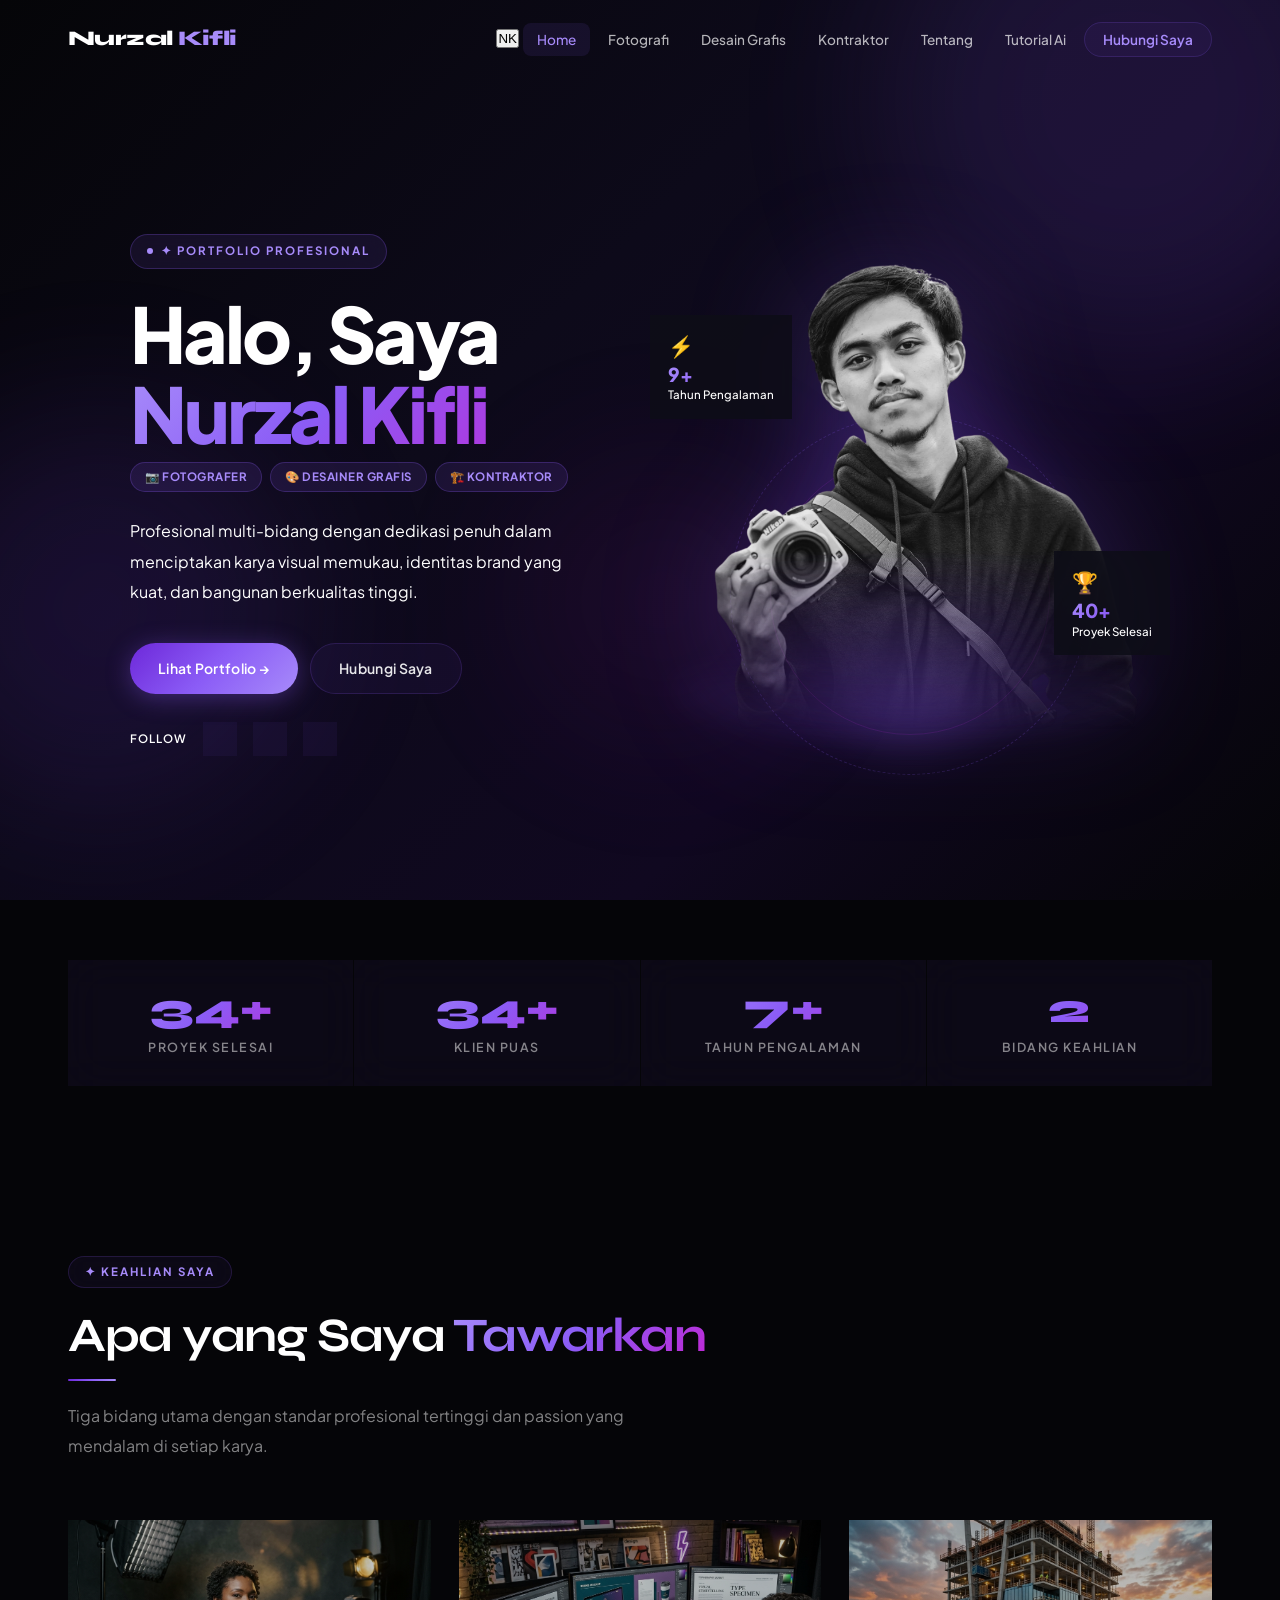
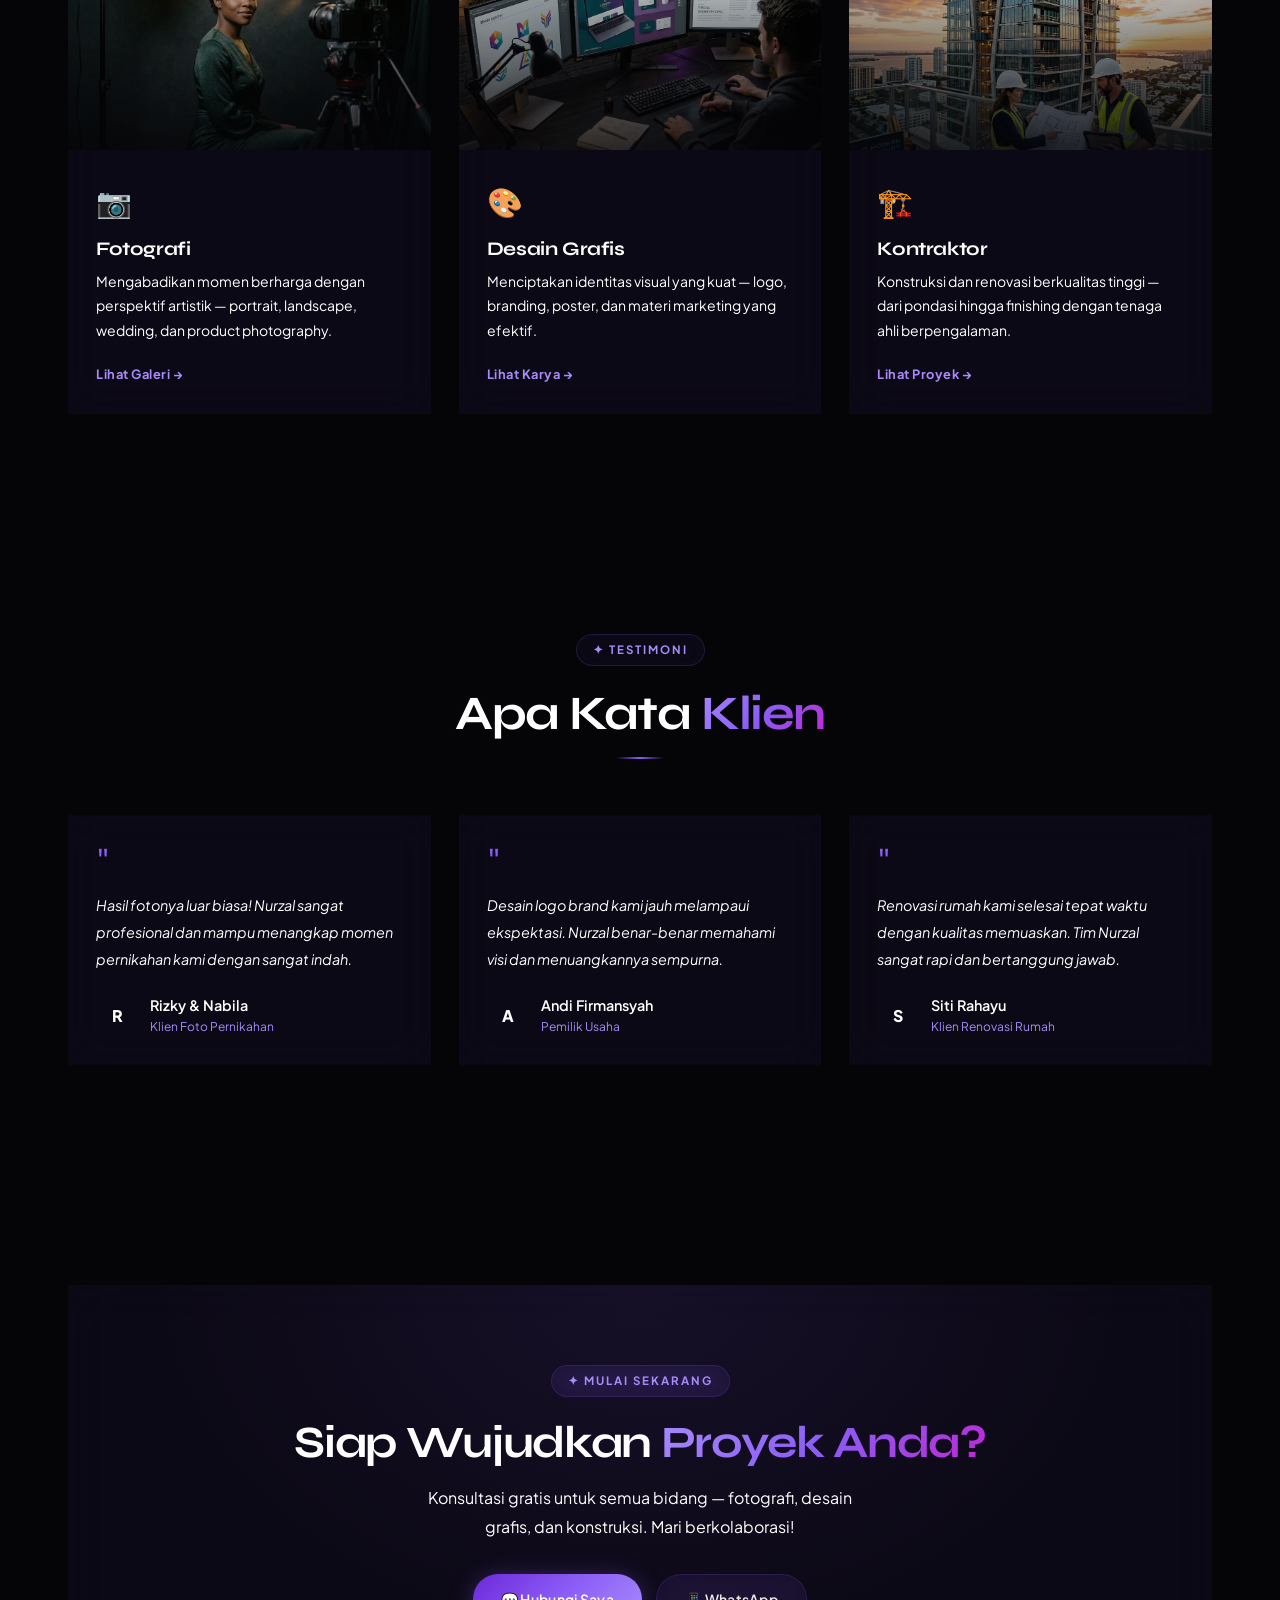
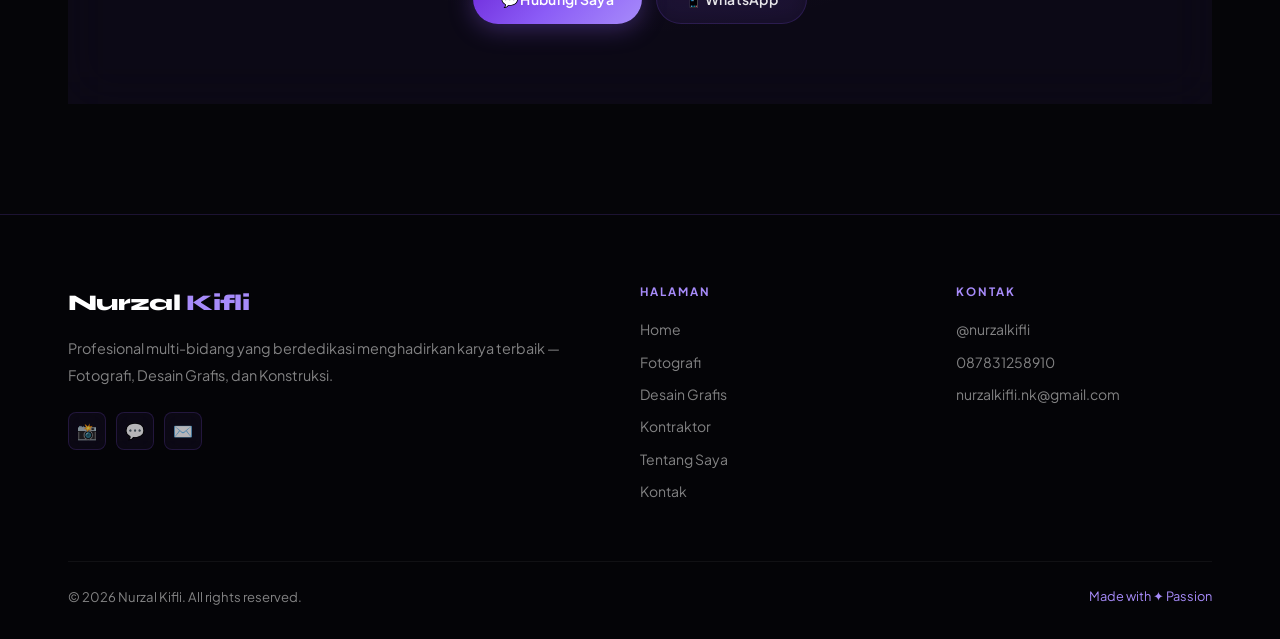
==== commit 39e3c7b2: "Update index.html" ====
--- a/index.html
+++ b/index.html
@@ -476,9 +476,15 @@
 
           <div class="hero-socials">
             <span>Follow</span>
-            <a href="https://www.instagram.com/nurzalkifli/" target="_blank" rel="noopener" class="hero-social-link" aria-label="Instagram">📸</a>
-            <a href="https://wa.me/6287831258910" target="_blank" rel="noopener" class="hero-social-link" aria-label="WhatsApp">💬</a>
-            <a href="mailto:nurzalkifli.nk@gmail.com" class="hero-social-link" aria-label="Email">✉️</a>
+            <a href="https://www.instagram.com/nurzalkifli/" target="_blank" rel="noopener" class="hero-social-link" aria-label="Instagram">
+              <i class="fab fa-instagram"></i>
+            </a>
+            <a href="https://wa.me/6287831258910" target="_blank" rel="noopener" class="hero-social-link" aria-label="WhatsApp">
+              <i class="fab fa-whatsapp"></i>
+            </a>
+            <a href="mailto:nurzalkifli.nk@gmail.com" class="hero-social-link" aria-label="Email">
+              <i class="fas fa-envelope"></i>
+            </a>
           </div>
         </div>
 
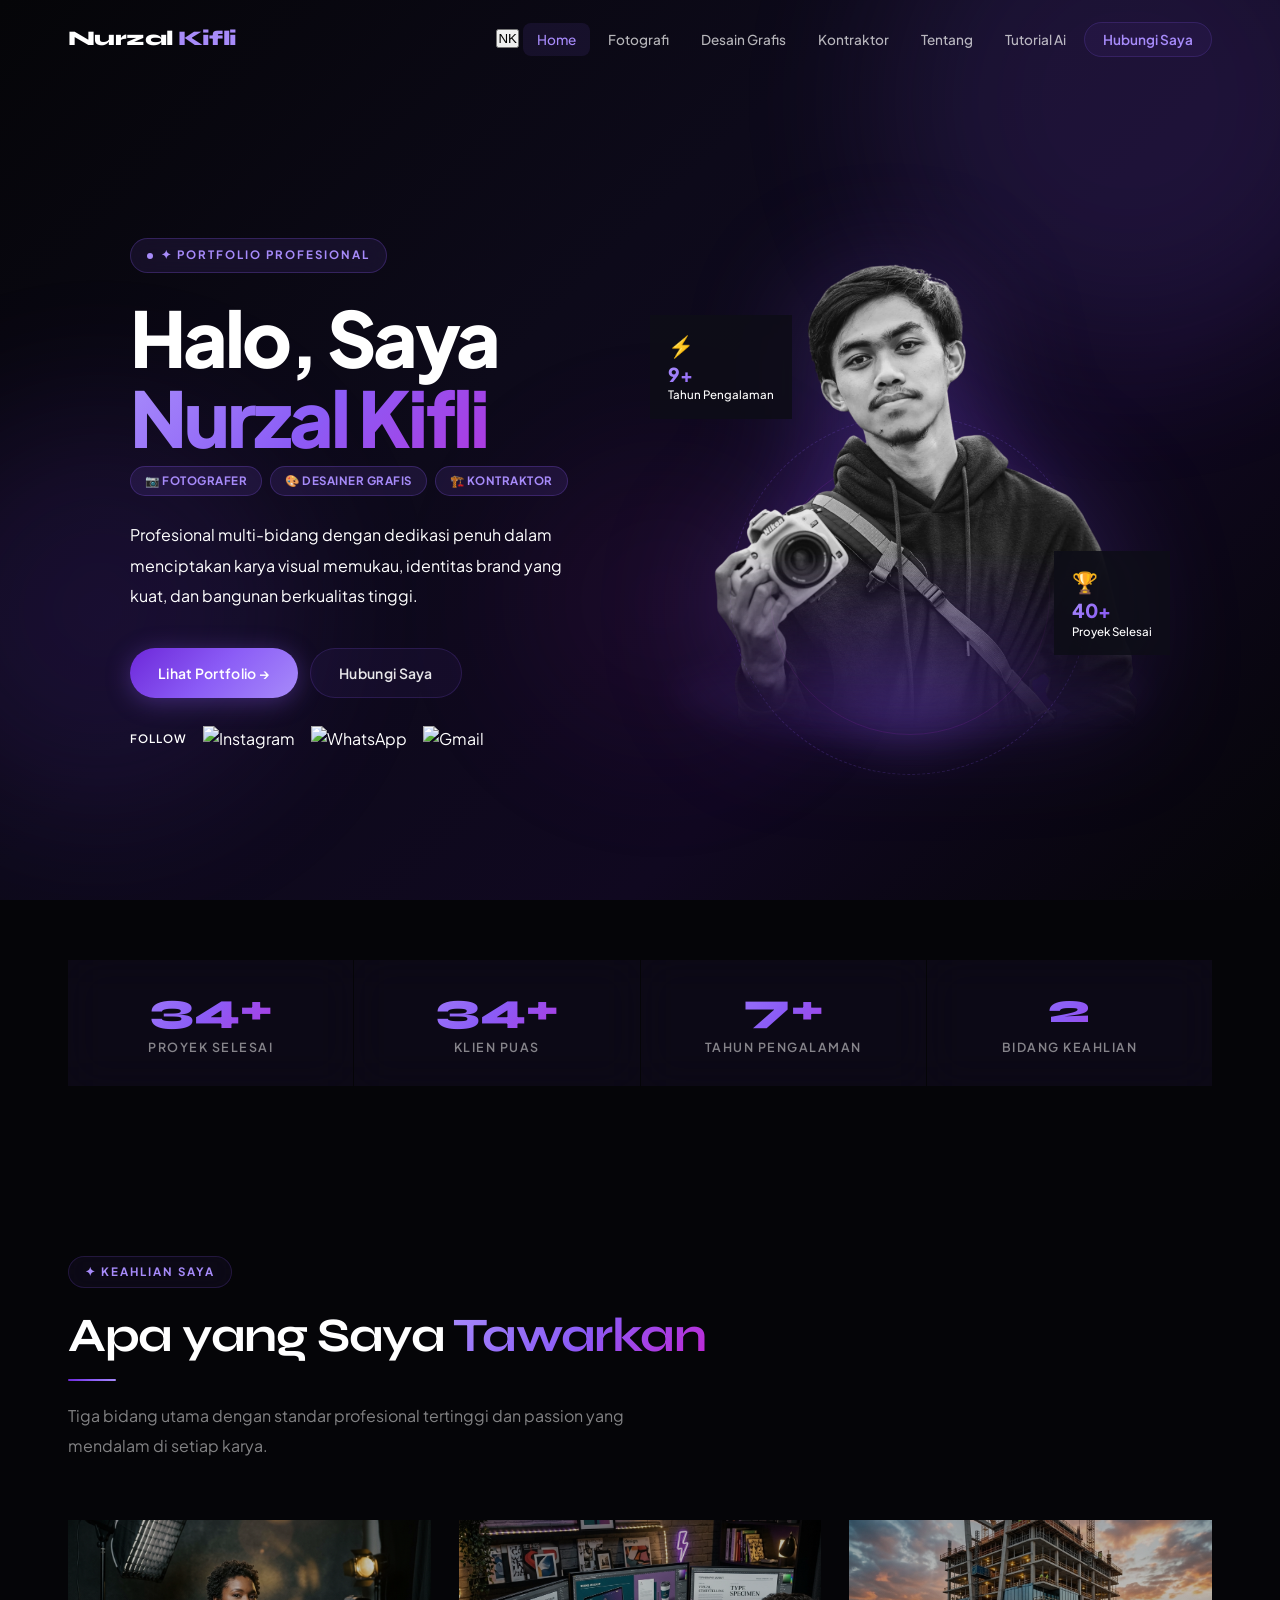
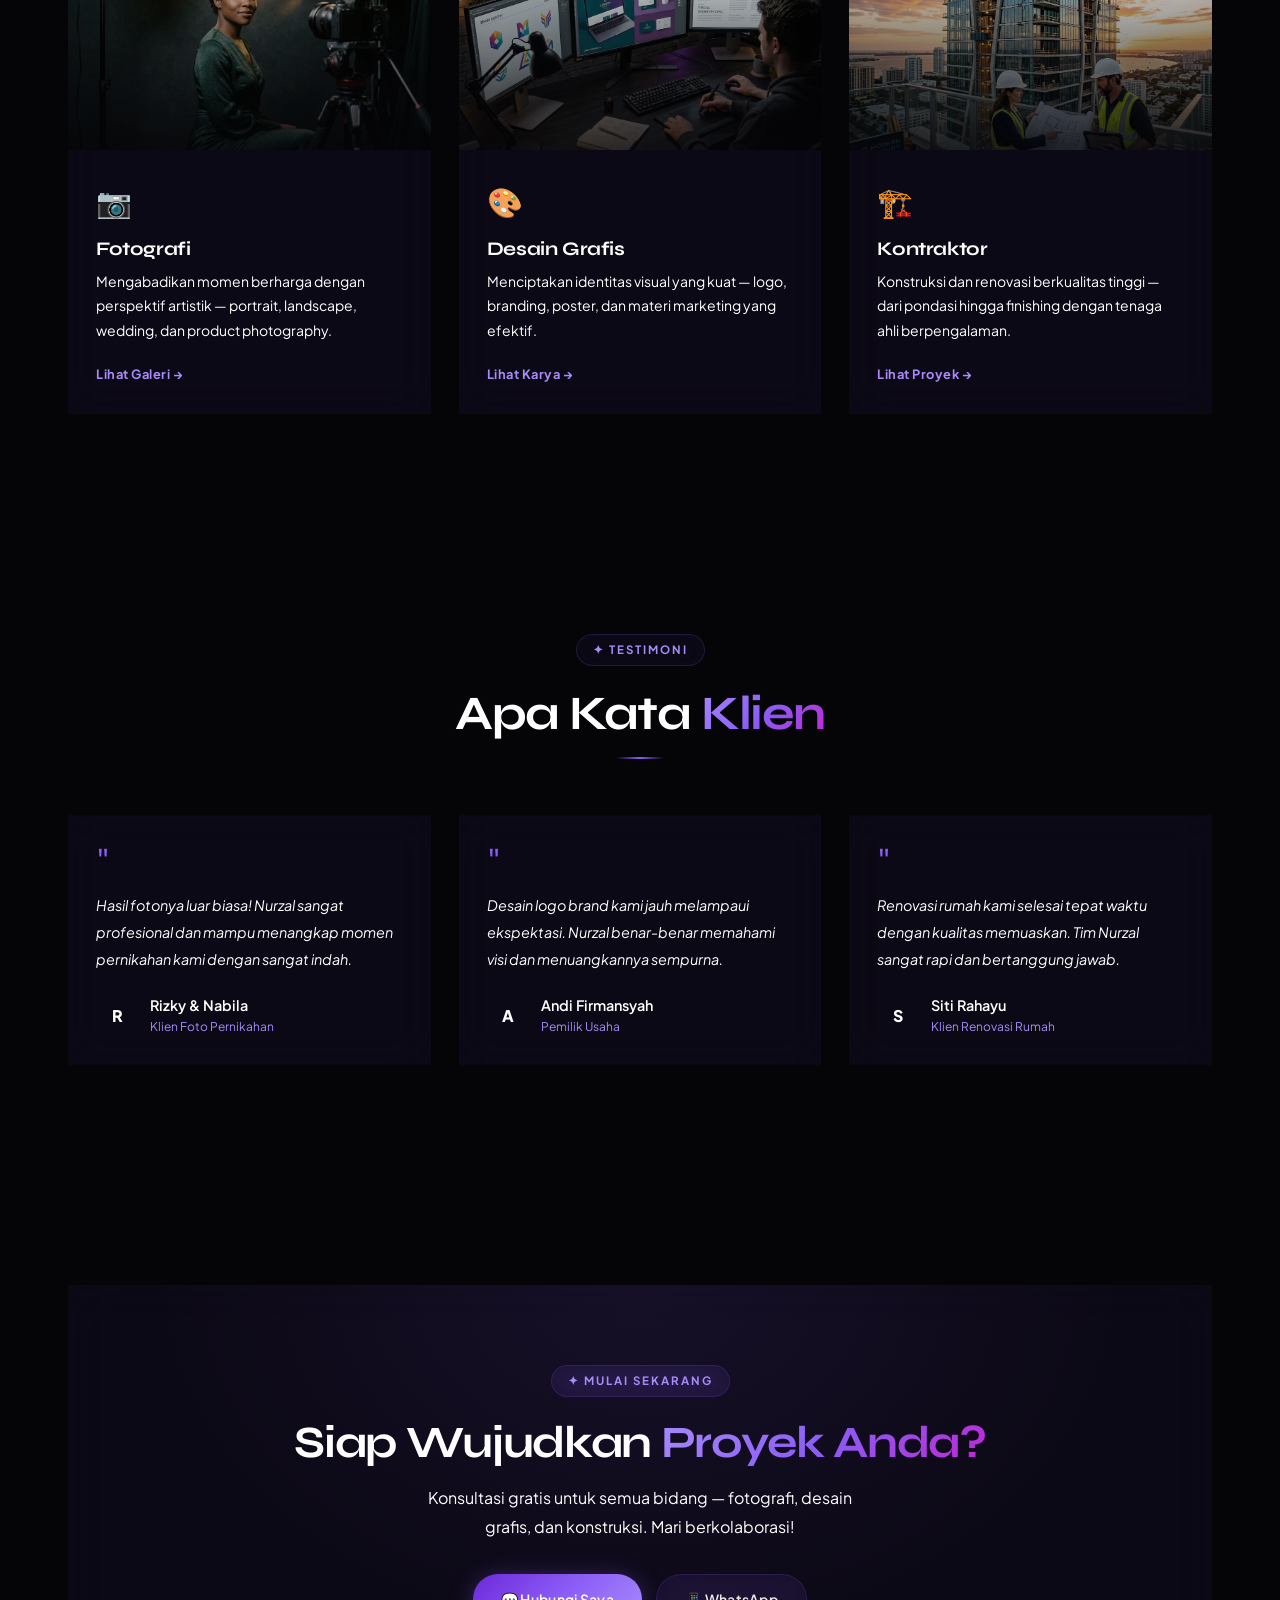
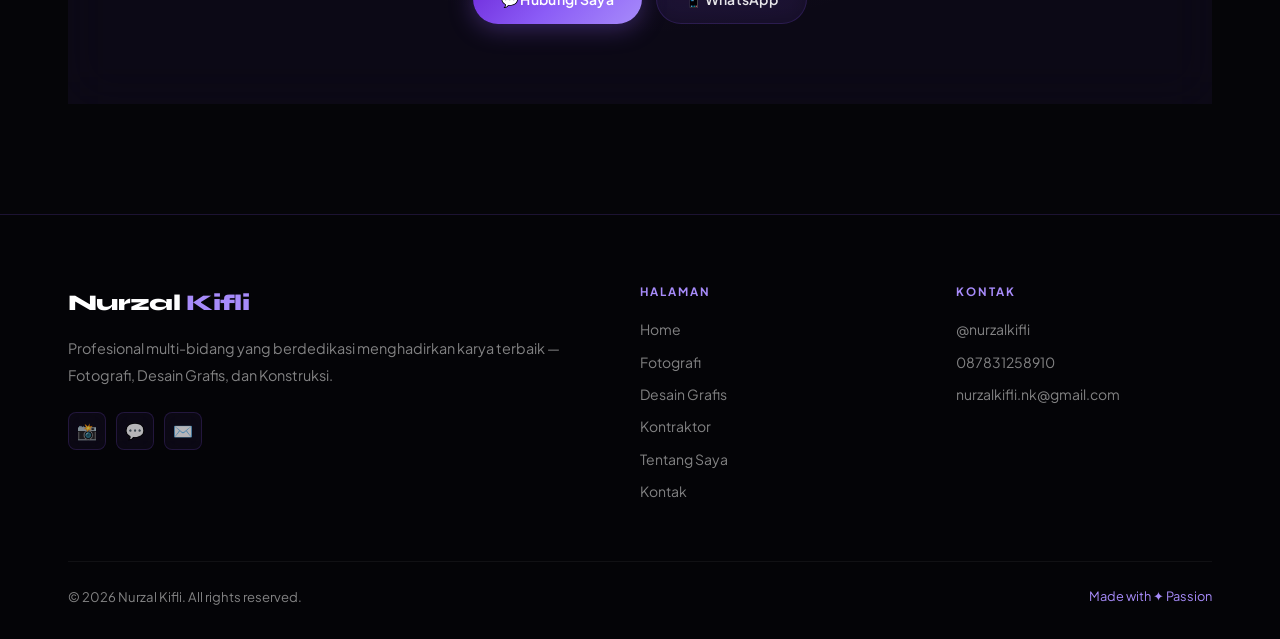
==== commit 8423507e: "Update index.html" ====
--- a/index.html
+++ b/index.html
@@ -476,14 +476,9 @@
 
           <div class="hero-socials">
             <span>Follow</span>
-            <a href="https://www.instagram.com/nurzalkifli/" target="_blank" rel="noopener" class="hero-social-link" aria-label="Instagram">
-              <i class="fab fa-instagram"></i>
-            </a>
-            <a href="https://wa.me/6287831258910" target="_blank" rel="noopener" class="hero-social-link" aria-label="WhatsApp">
-              <i class="fab fa-whatsapp"></i>
-            </a>
-            <a href="mailto:nurzalkifli.nk@gmail.com" class="hero-social-link" aria-label="Email">
-              <i class="fas fa-envelope"></i>
+            <a href="https://www.instagram.com/nurzalkifli/"><img src="path/to/instagram-icon.png" alt="Instagram"></a>
+            <a href="https://wa.me/6287831258910"><img src="path/to/whatsapp-icon.png" alt="WhatsApp"></a>
+            <a href="mailto:nurzalkifli.nk@gmail.com"><img src="path/to/gmail-icon.png" alt="Gmail"></a>
             </a>
           </div>
         </div>
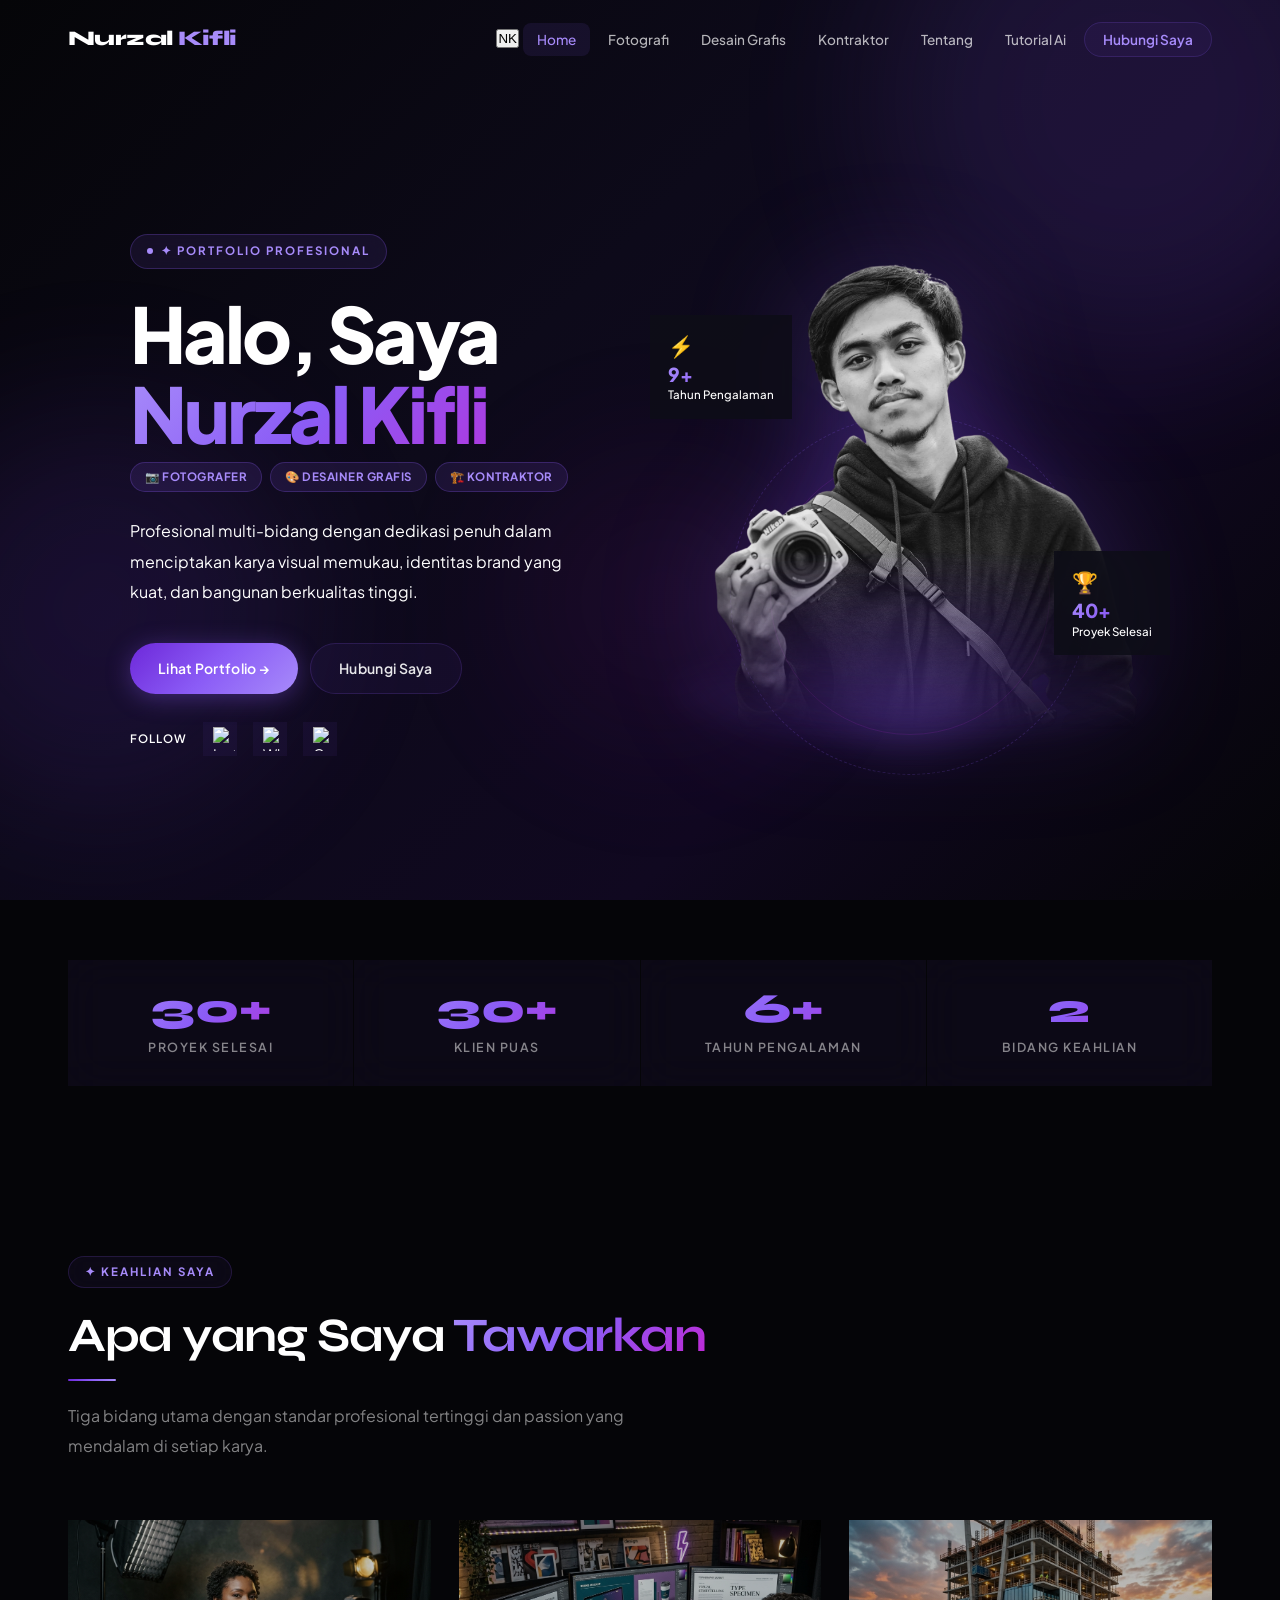
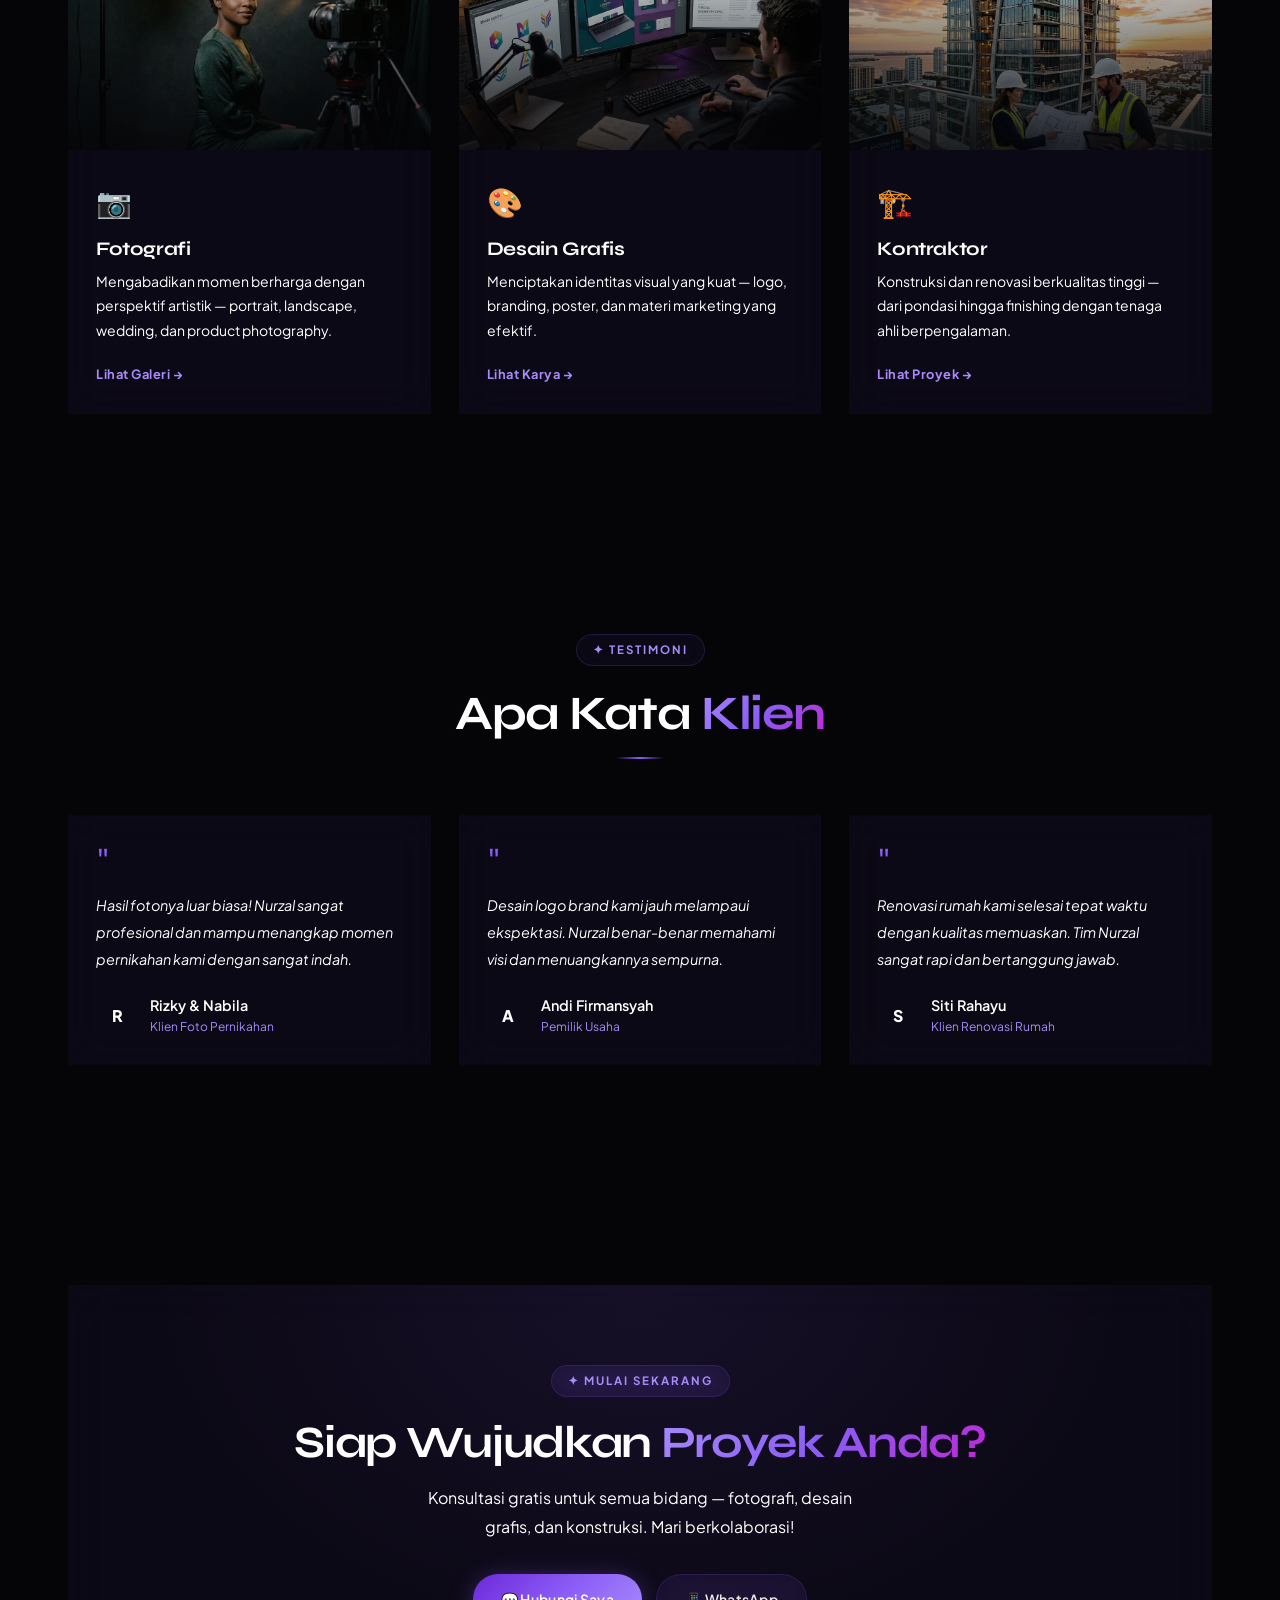
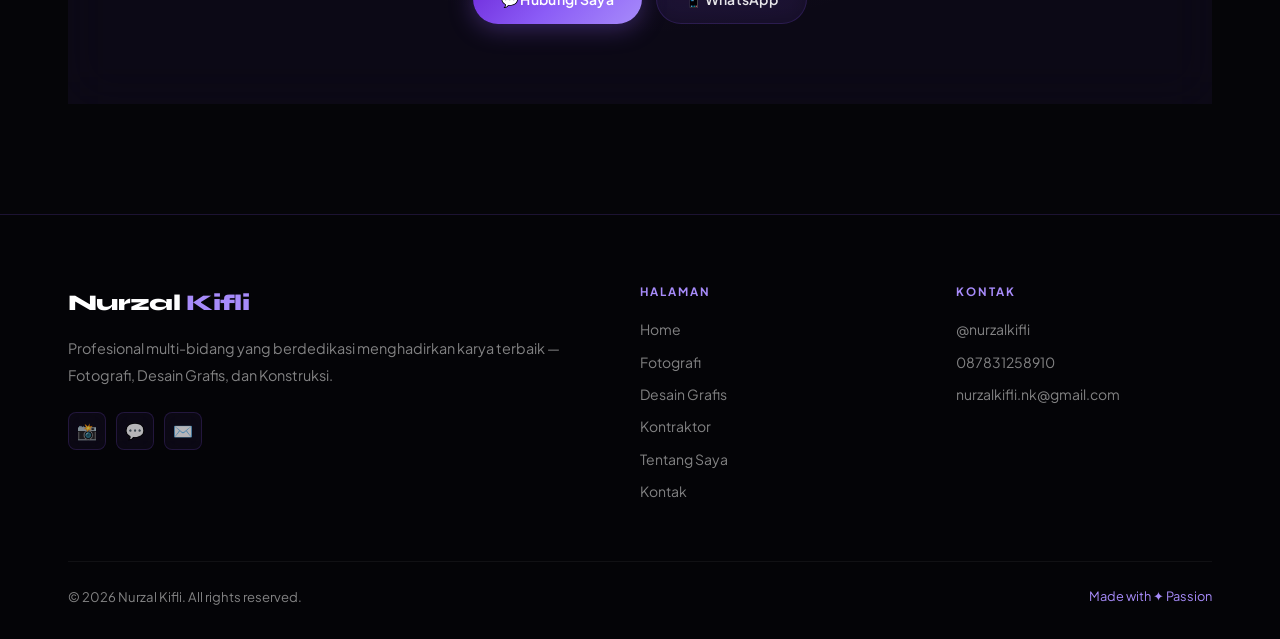
==== commit 80e9c075: "Update index.html" ====
--- a/index.html
+++ b/index.html
@@ -476,9 +476,14 @@
 
           <div class="hero-socials">
             <span>Follow</span>
-            <a href="https://www.instagram.com/nurzalkifli/"><img src="path/to/instagram-icon.png" alt="Instagram"></a>
-            <a href="https://wa.me/6287831258910"><img src="path/to/whatsapp-icon.png" alt="WhatsApp"></a>
-            <a href="mailto:nurzalkifli.nk@gmail.com"><img src="path/to/gmail-icon.png" alt="Gmail"></a>
+            <a href="https://www.instagram.com/nurzalkifli/"target="_blank" rel="noopener" class="hero-social-link" aria-label="Instagram">
+              <img src="https://flaticon.com" alt="Instagram" width="24" height="24" style="vertical-align: middle; margin-left: 10px;">
+            </a>
+            <a href="https://wa.me/6287831258910"target="_blank" rel="noopener" class="hero-social-link" aria-label="WhatsApp">
+              <img src="https://flaticon.com" alt="WhatsApp" width="24" height="24" style="vertical-align: middle; margin-left: 10px;">
+            </a>
+            <a href="mailto:nurzalkifli.nk@gmail.com"class="hero-social-link" aria-label="Email">
+              <img src="https://flaticon.com" alt="Gmail" width="24" height="24" style="vertical-align: middle; margin-left: 10px;">
             </a>
           </div>
         </div>
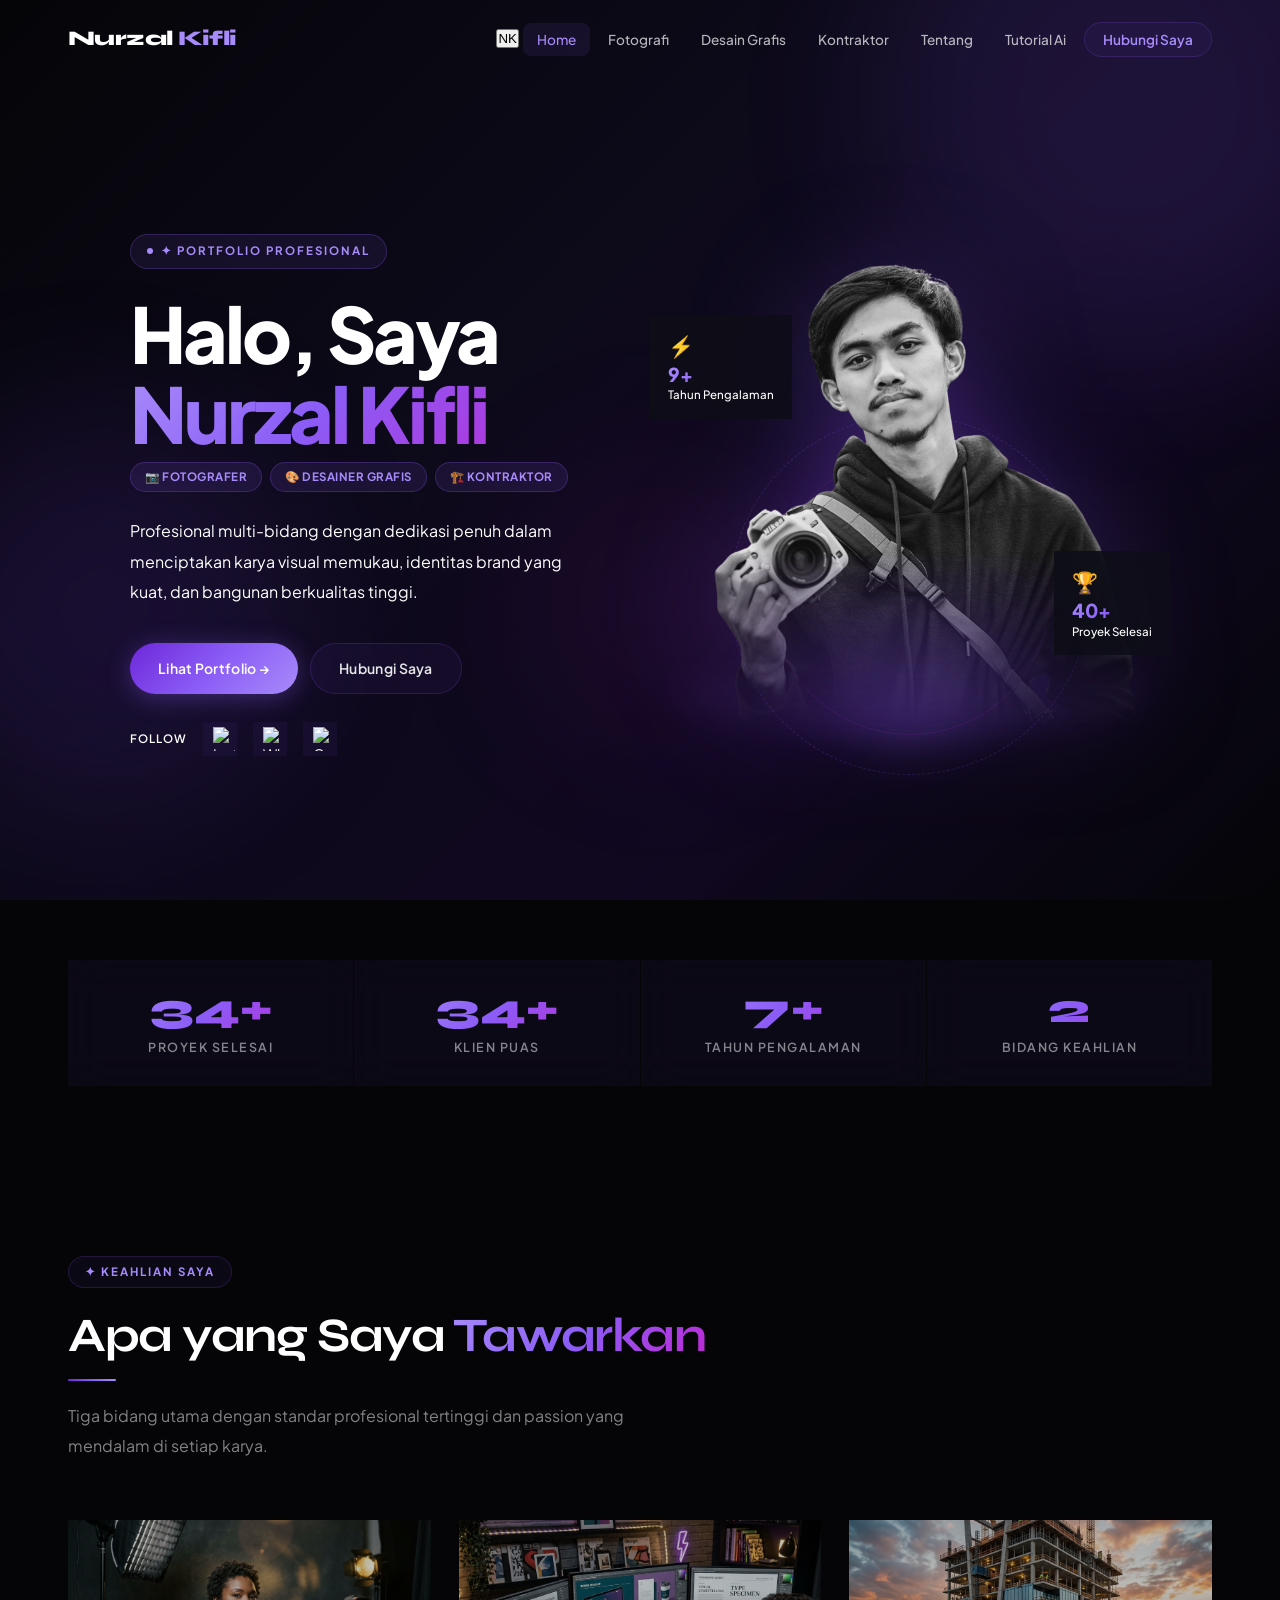
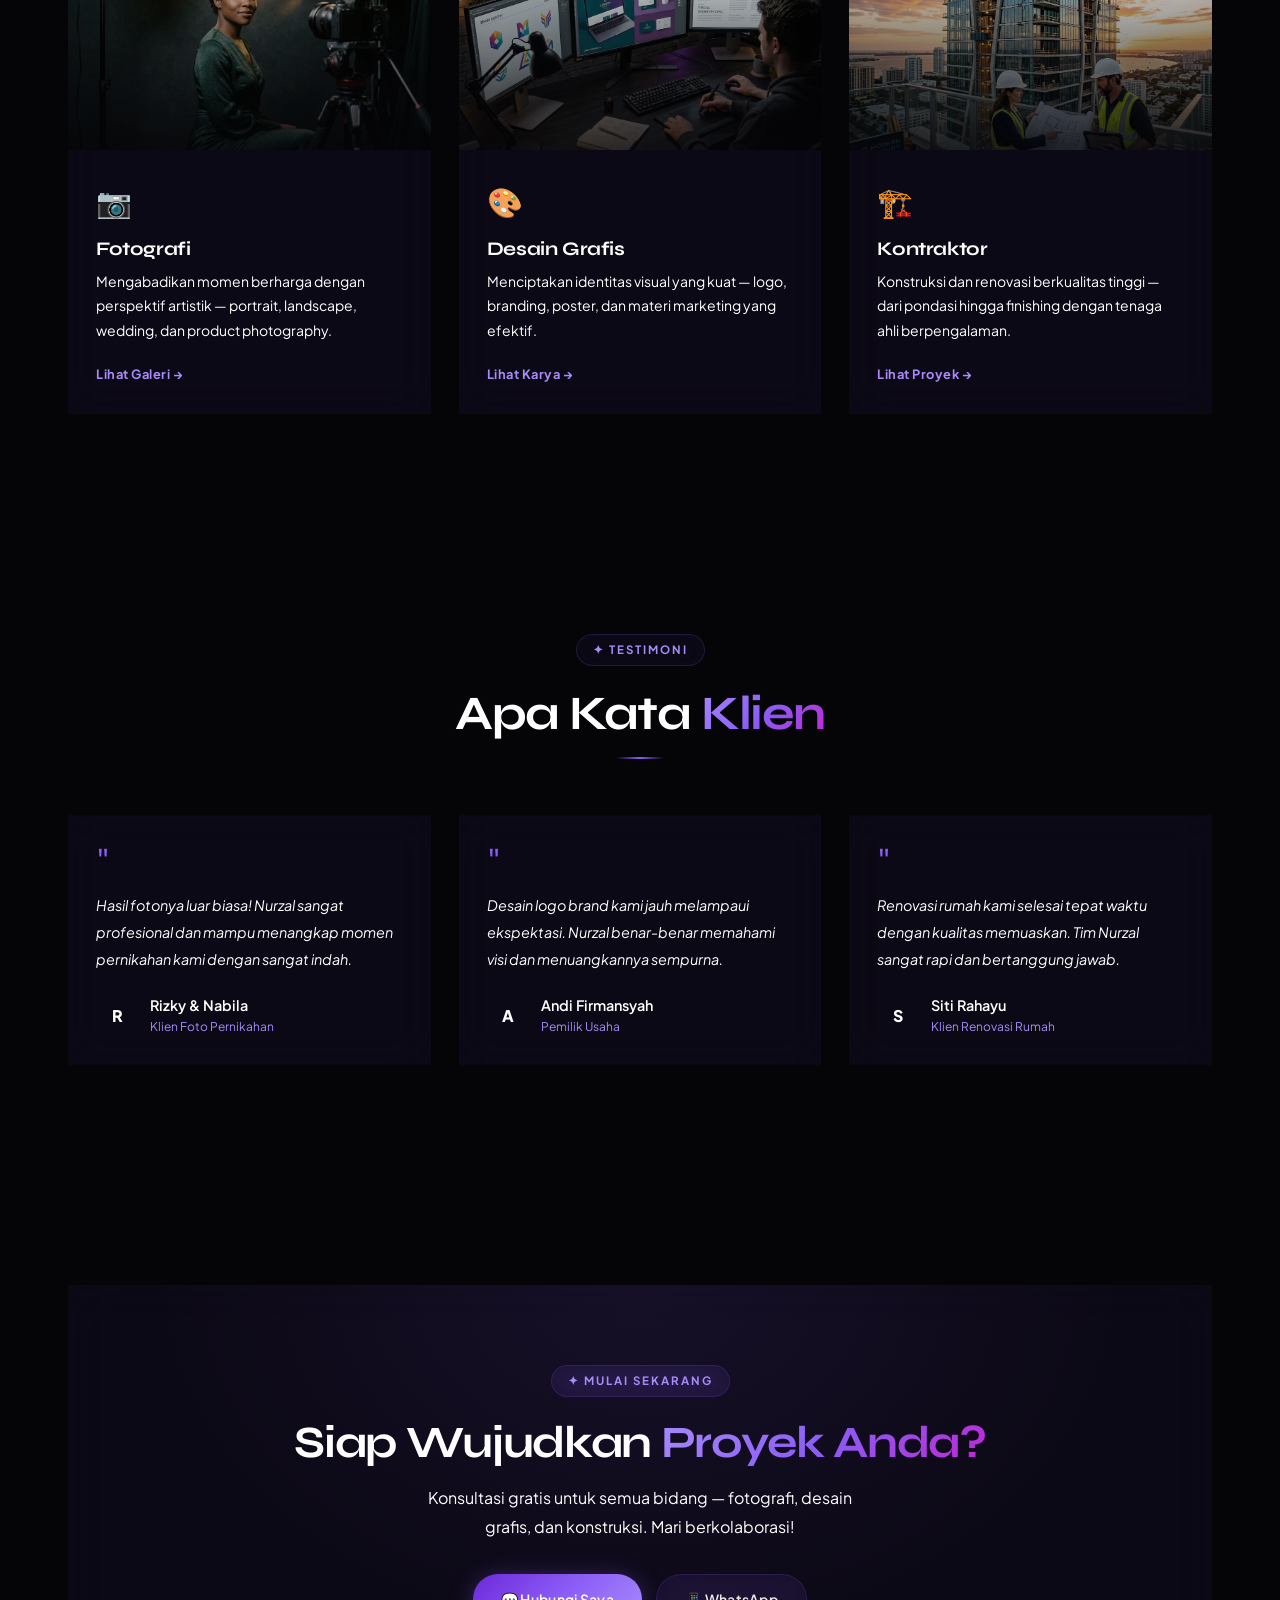
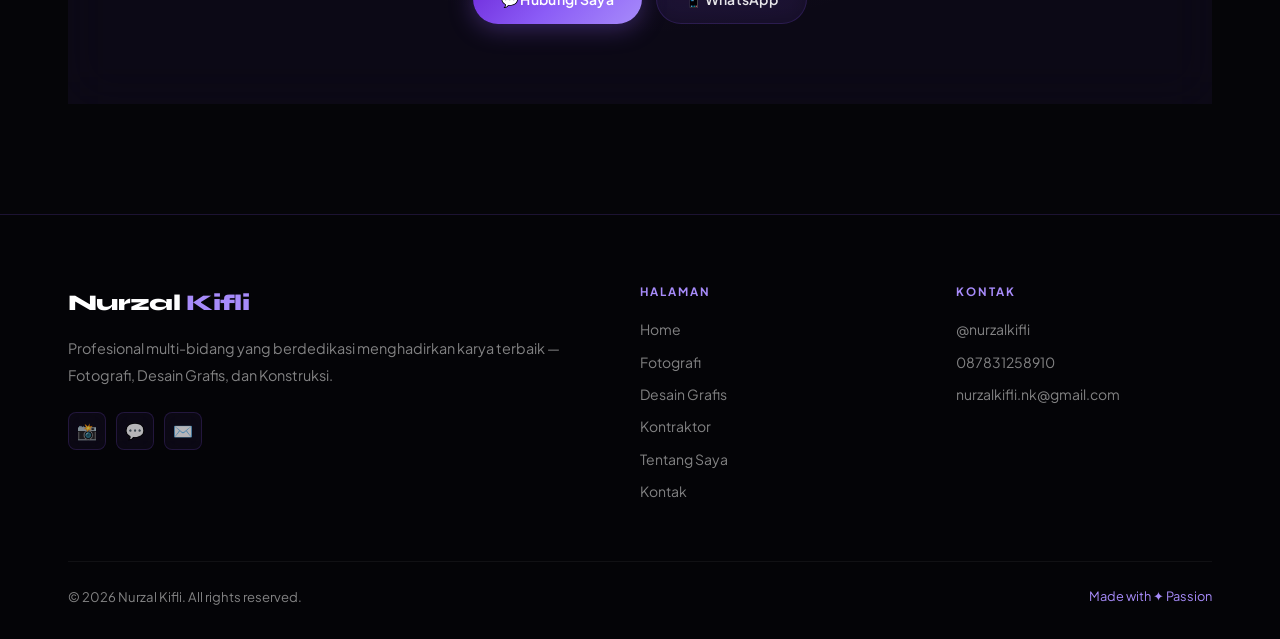
==== commit 80042c4e: "Update index.html" ====
--- a/index.html
+++ b/index.html
@@ -476,13 +476,13 @@
 
           <div class="hero-socials">
             <span>Follow</span>
-            <a href="https://www.instagram.com/nurzalkifli/"target="_blank" rel="noopener" class="hero-social-link" aria-label="Instagram">
+            <a href="https://www.instagram.com/nurzalkifli/" target="_blank" rel="noopener" class="hero-social-link" aria-label="Instagram">
               <img src="https://flaticon.com" alt="Instagram" width="24" height="24" style="vertical-align: middle; margin-left: 10px;">
             </a>
-            <a href="https://wa.me/6287831258910"target="_blank" rel="noopener" class="hero-social-link" aria-label="WhatsApp">
+            <a href="https://wa.me/6287831258910" target="_blank" rel="noopener" class="hero-social-link" aria-label="WhatsApp">
               <img src="https://flaticon.com" alt="WhatsApp" width="24" height="24" style="vertical-align: middle; margin-left: 10px;">
             </a>
-            <a href="mailto:nurzalkifli.nk@gmail.com"class="hero-social-link" aria-label="Email">
+            <a href="mailto:nurzalkifli.nk@gmail.com" class="hero-social-link" aria-label="Email">
               <img src="https://flaticon.com" alt="Gmail" width="24" height="24" style="vertical-align: middle; margin-left: 10px;">
             </a>
           </div>
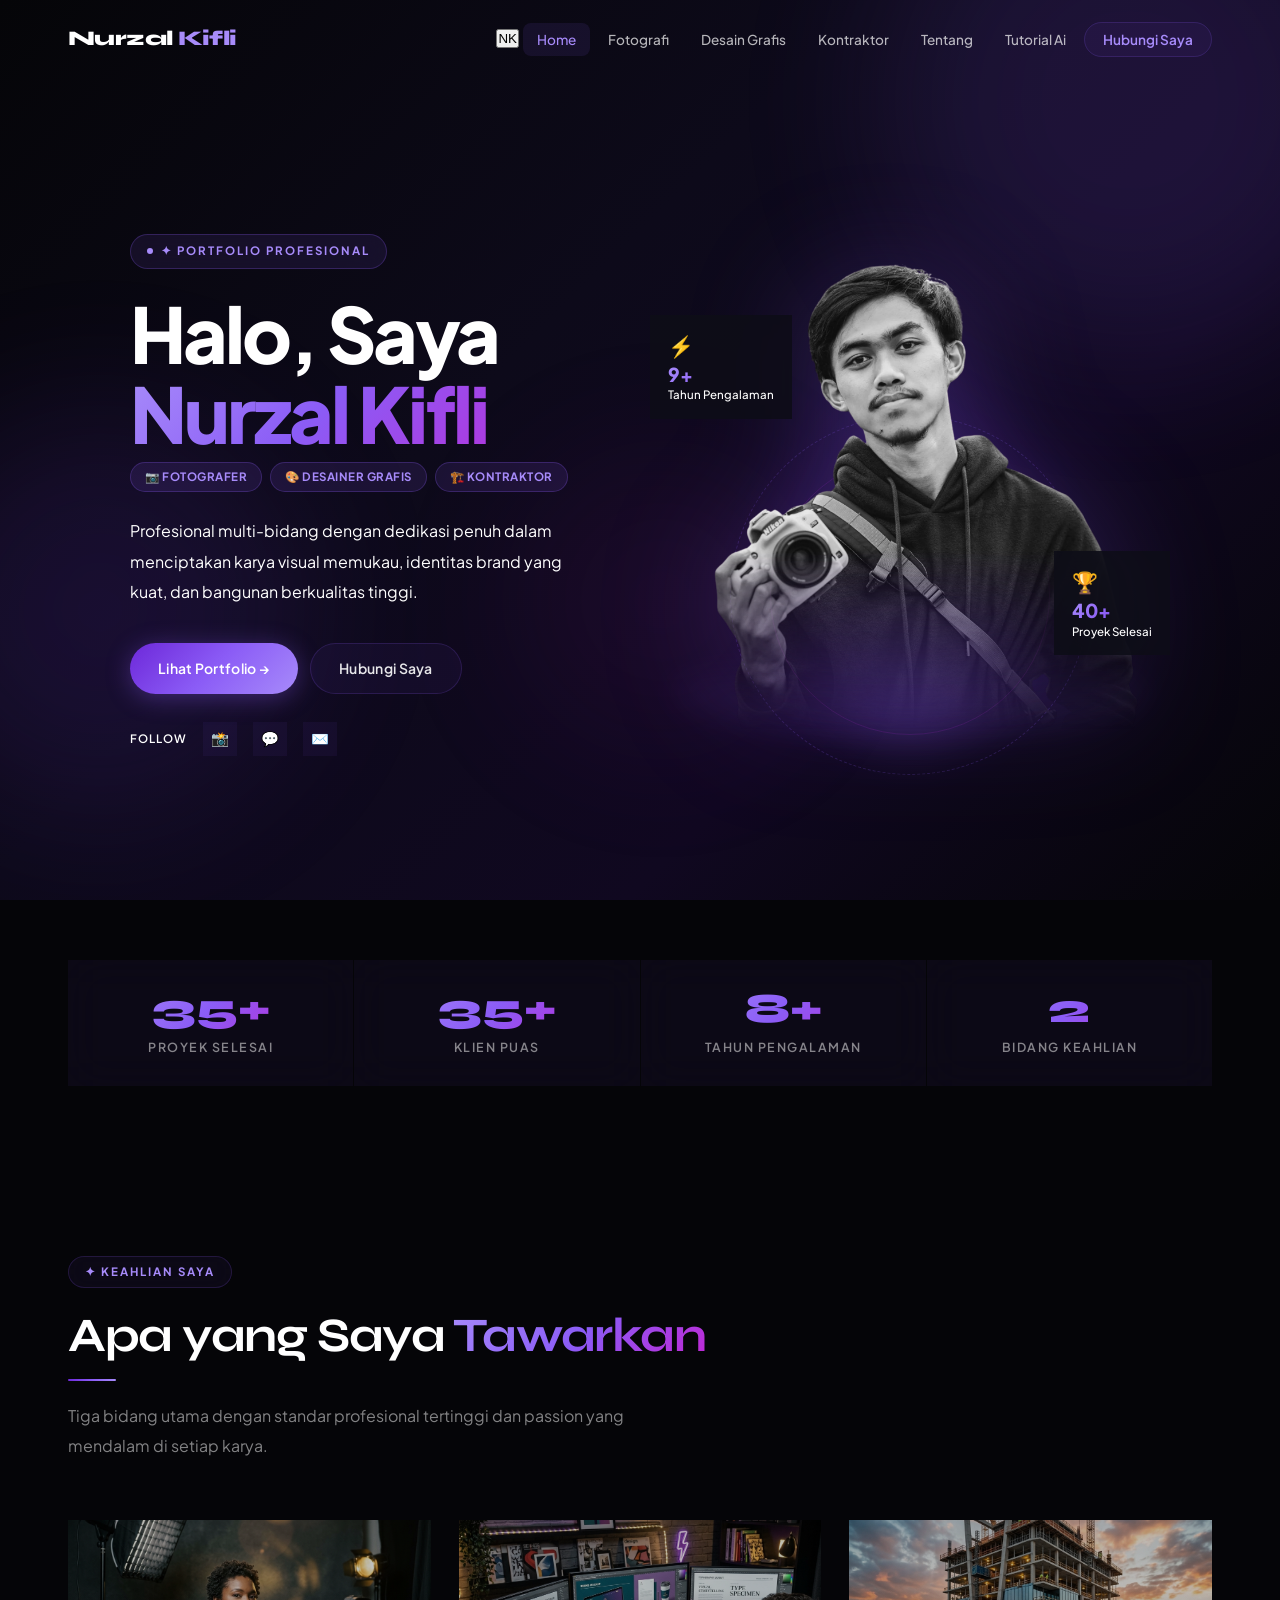
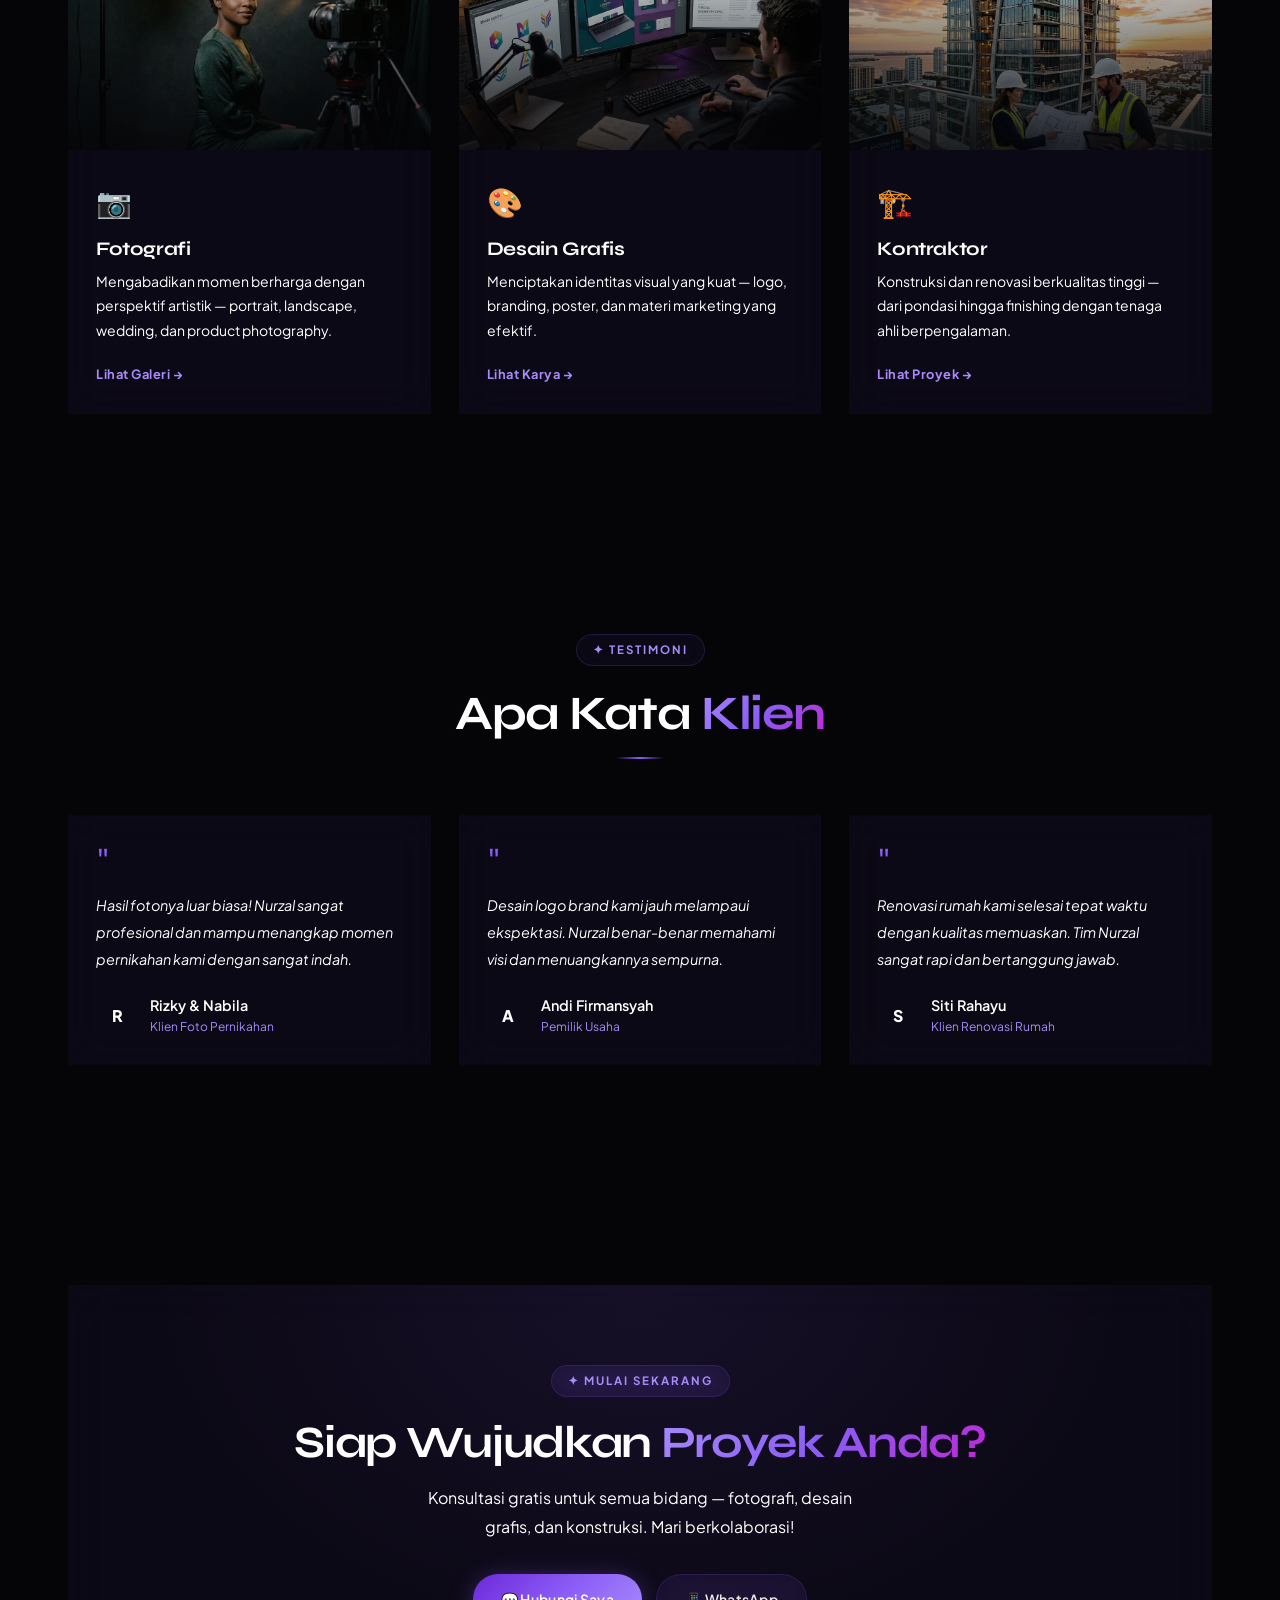
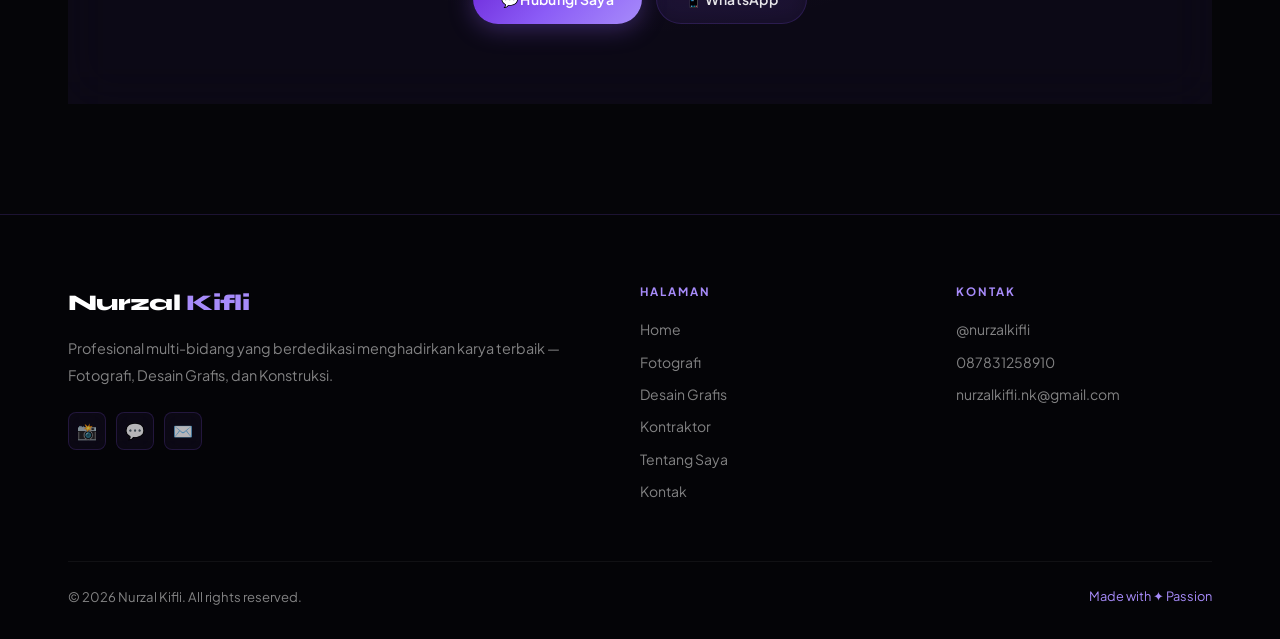
==== commit d66cf28d: "Update index.html" ====
--- a/index.html
+++ b/index.html
@@ -476,14 +476,9 @@
 
           <div class="hero-socials">
             <span>Follow</span>
-            <a href="https://www.instagram.com/nurzalkifli/" target="_blank" rel="noopener" class="hero-social-link" aria-label="Instagram">
-              <img src="https://flaticon.com" alt="Instagram" width="24" height="24" style="vertical-align: middle; margin-left: 10px;">
-            </a>
-            <a href="https://wa.me/6287831258910" target="_blank" rel="noopener" class="hero-social-link" aria-label="WhatsApp">
-              <img src="https://flaticon.com" alt="WhatsApp" width="24" height="24" style="vertical-align: middle; margin-left: 10px;">
-            </a>
-            <a href="mailto:nurzalkifli.nk@gmail.com" class="hero-social-link" aria-label="Email">
-              <img src="https://flaticon.com" alt="Gmail" width="24" height="24" style="vertical-align: middle; margin-left: 10px;">
+            <a href="https://www.instagram.com/nurzalkifli/" target="_blank" rel="noopener" class="hero-social-link" aria-label="Instagram">📸</a>
+            <a href="https://wa.me/6287831258910" target="_blank" rel="noopener" class="hero-social-link" aria-label="WhatsApp">💬</a>
+            <a href="mailto:nurzalkifli.nk@gmail.com" class="hero-social-link" aria-label="Email">✉️</a>
             </a>
           </div>
         </div>
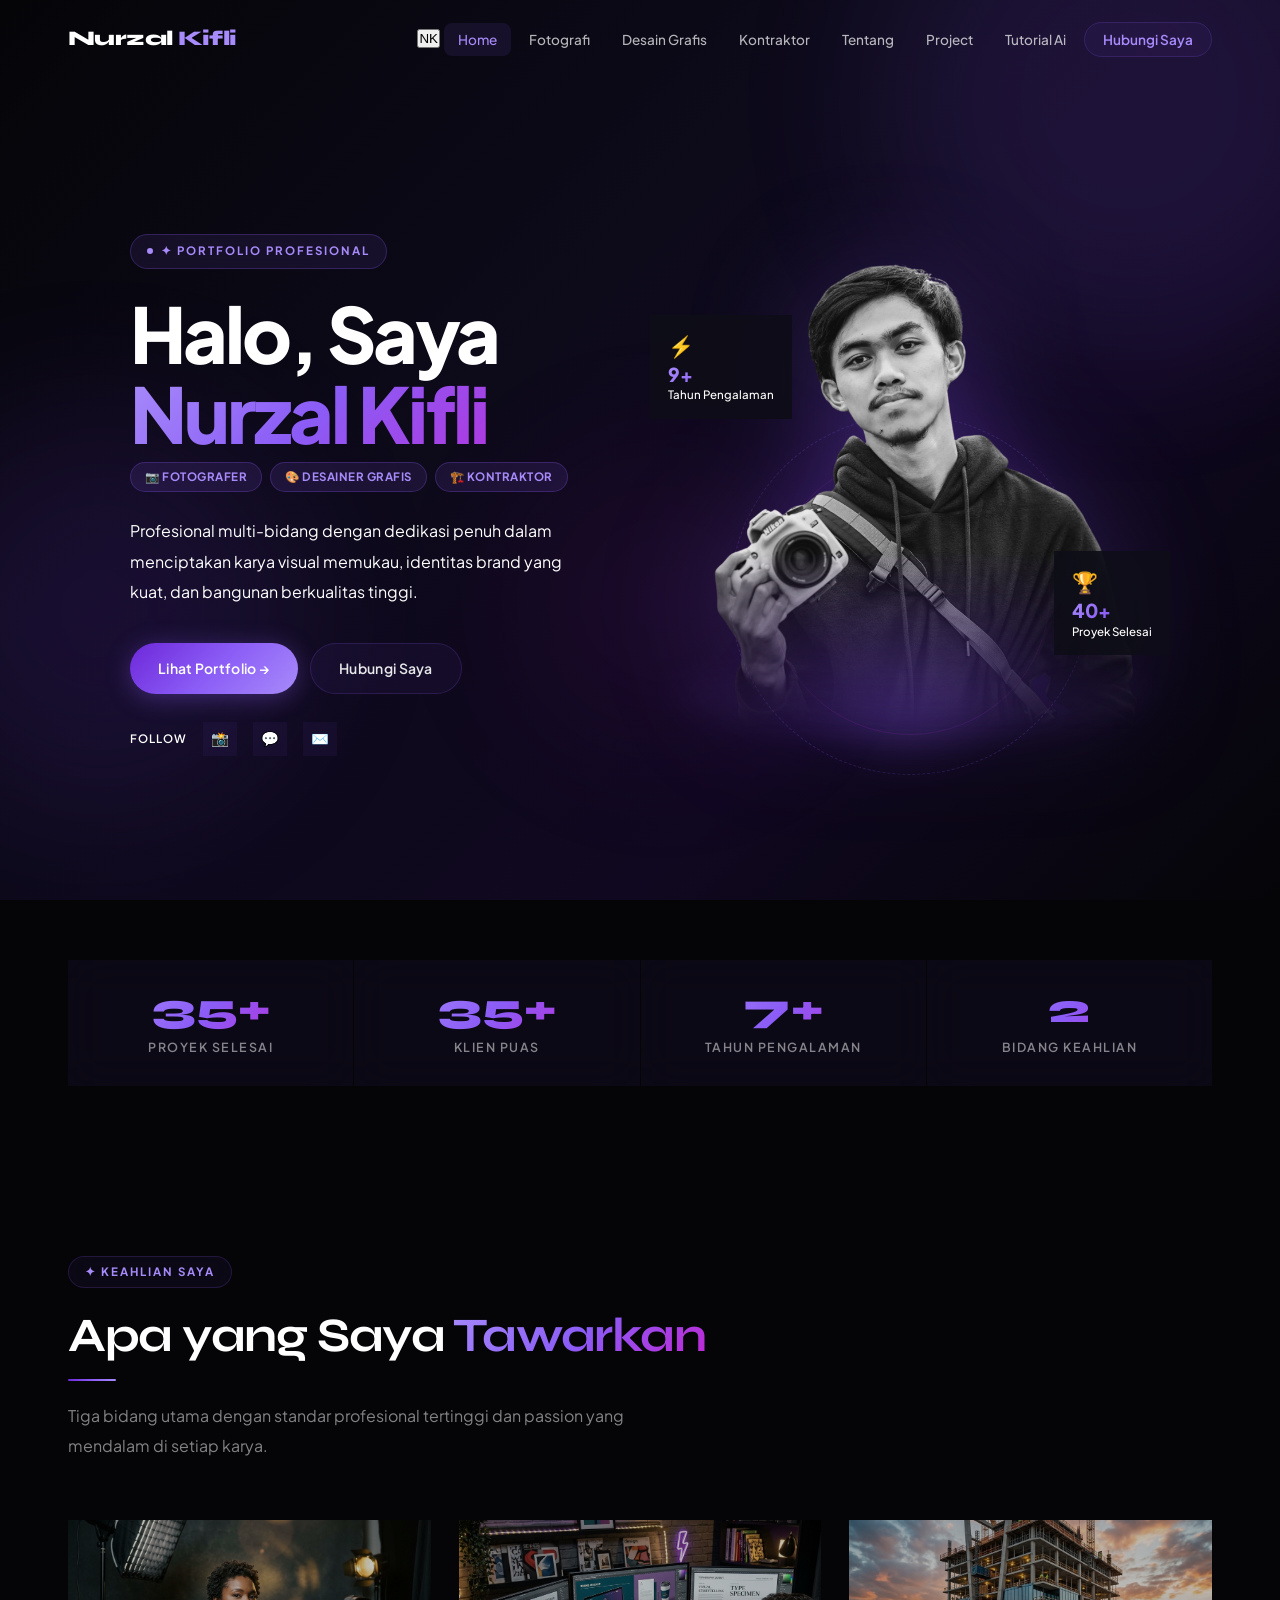
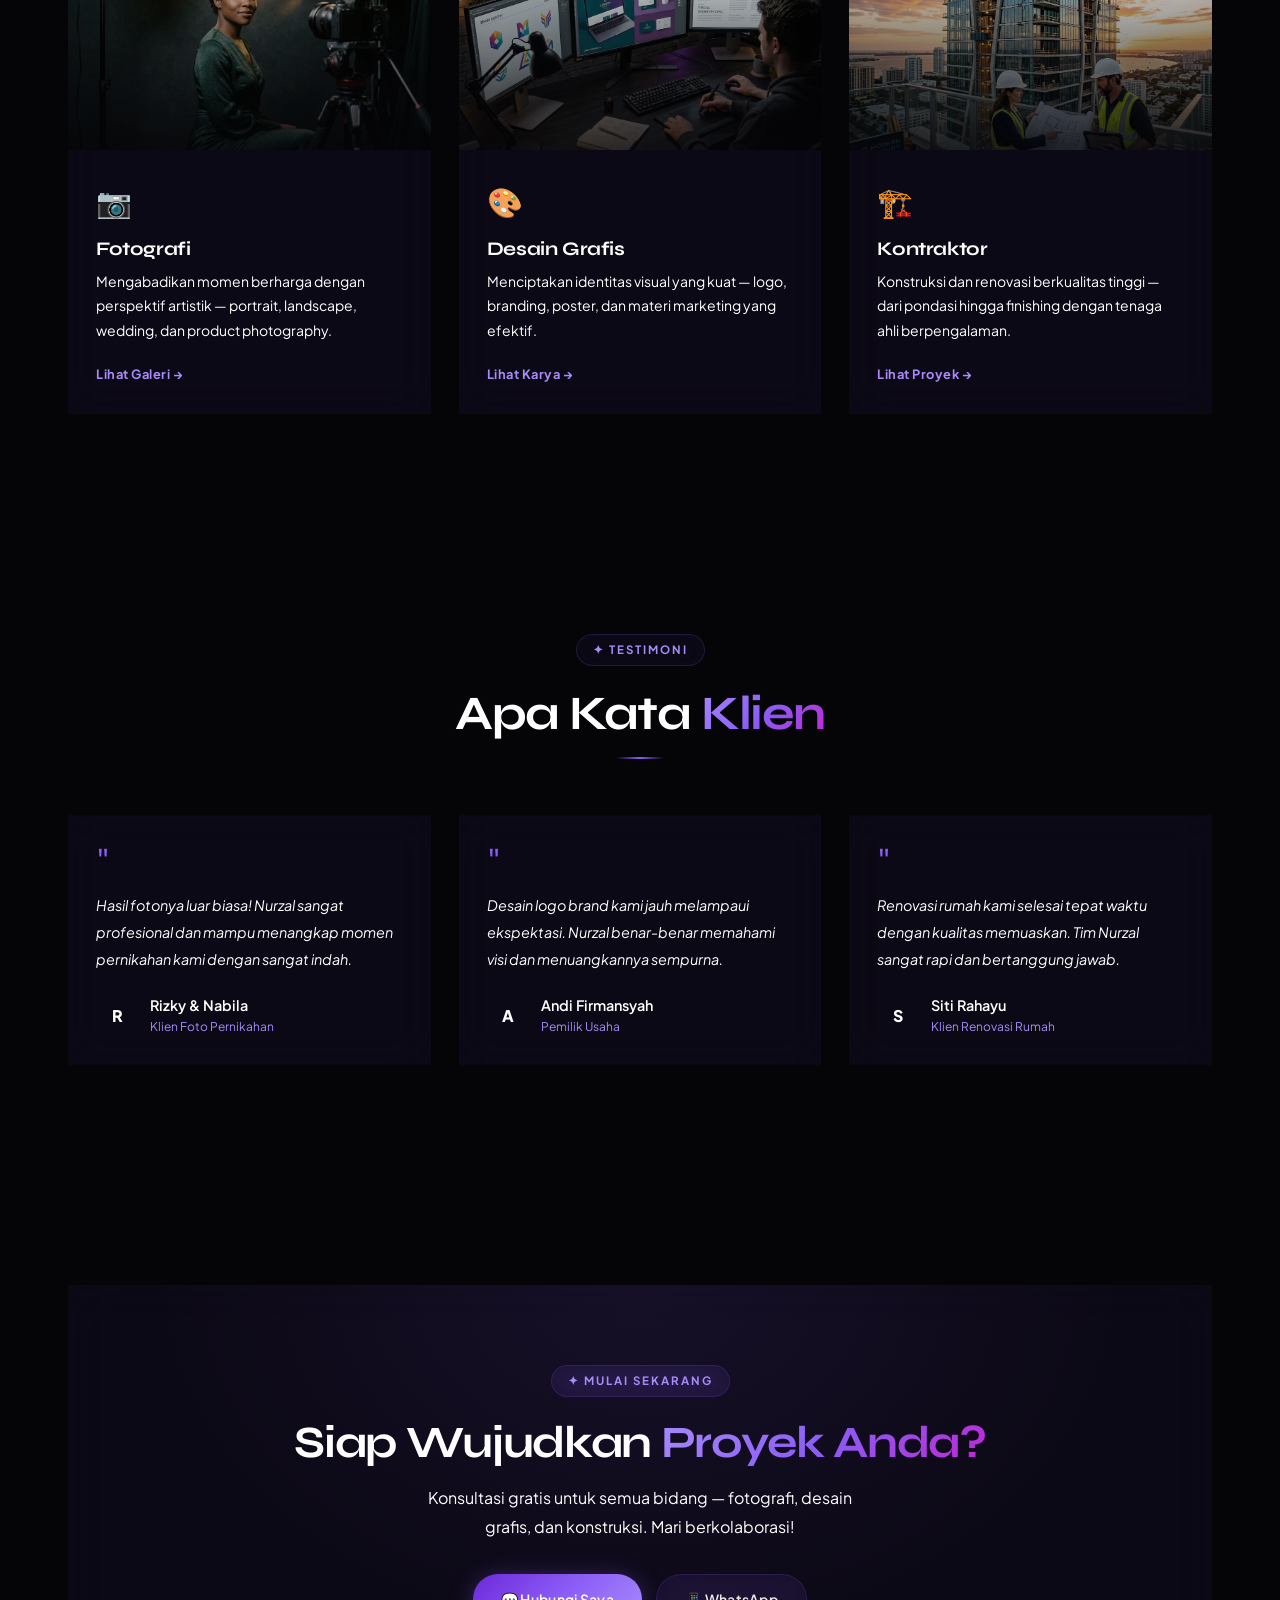
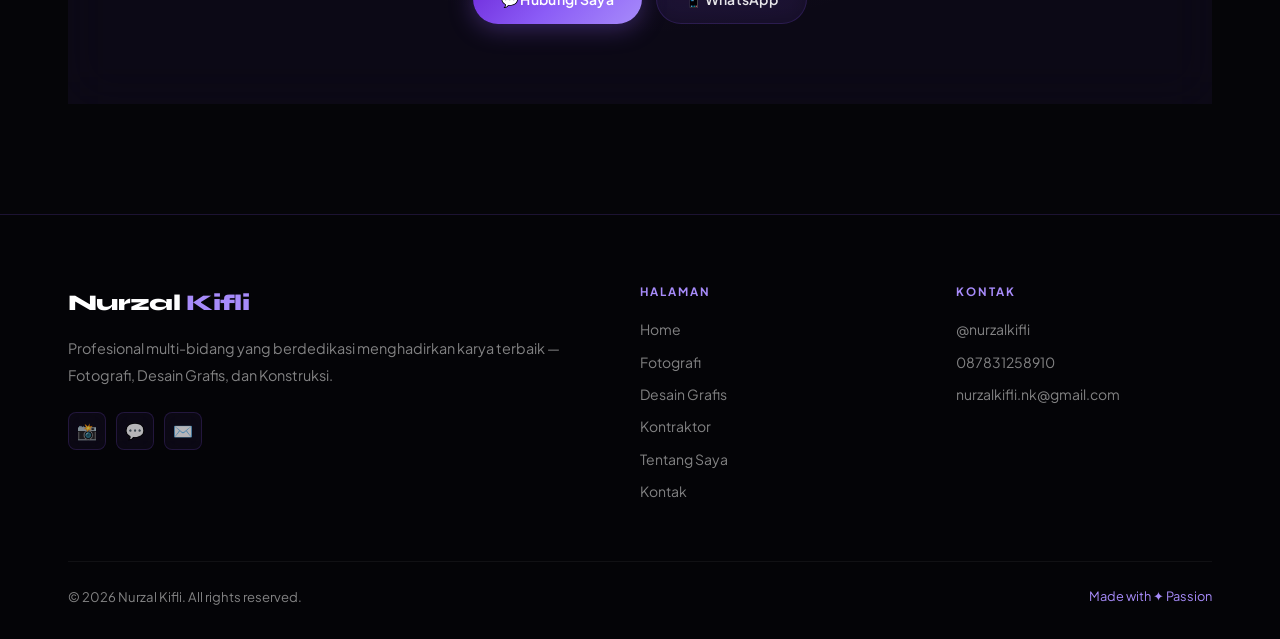
==== commit 6b6ce9ad: "Update index.html" ====
--- a/index.html
+++ b/index.html
@@ -439,6 +439,7 @@
         <li><a href="design.html">Desain Grafis</a></li>
         <li><a href="contractor.html">Kontraktor</a></li>
         <li><a href="about.html">Tentang</a></li>
+        <li><a href="projects.html">Project</a></li>
         <li><a href="tutorial.html">Tutorial Ai</a></li>
         <li><a href="contact.html" class="nav-cta">Hubungi Saya</a></li>
       </ul>
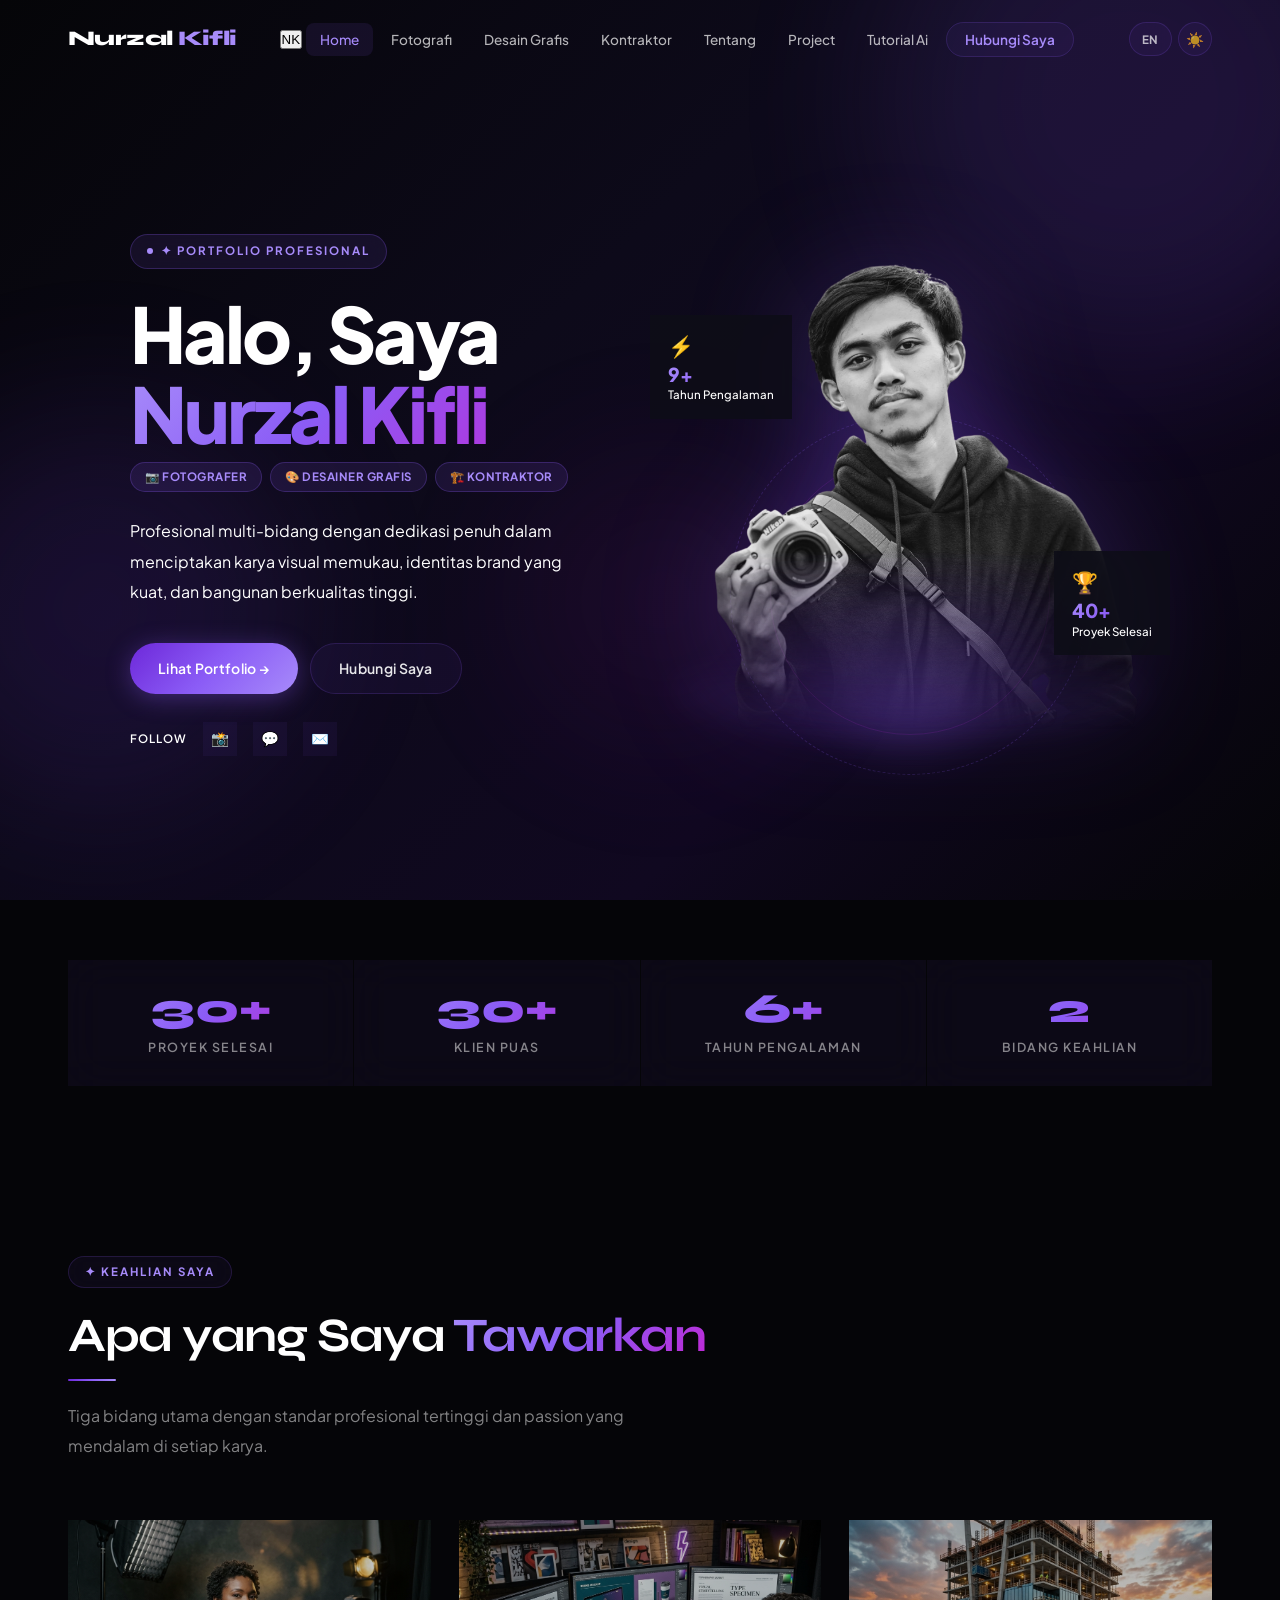
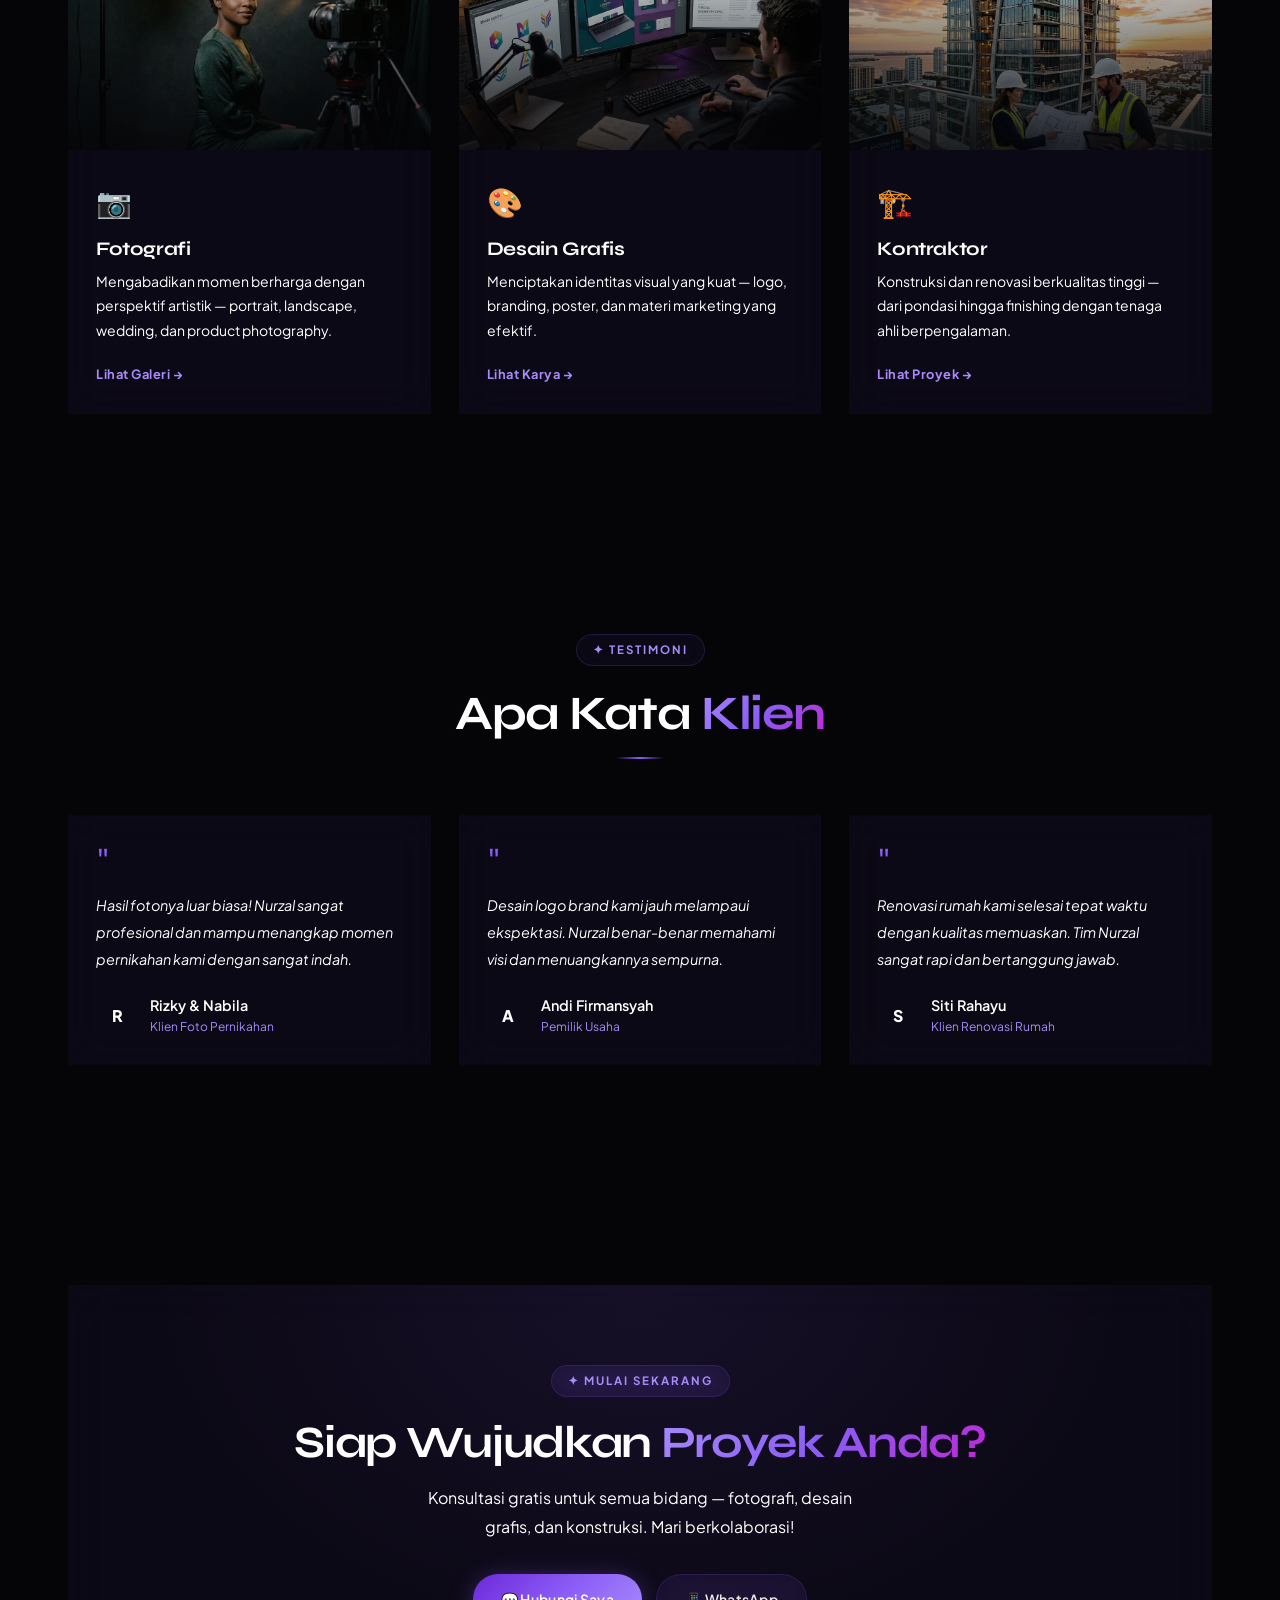
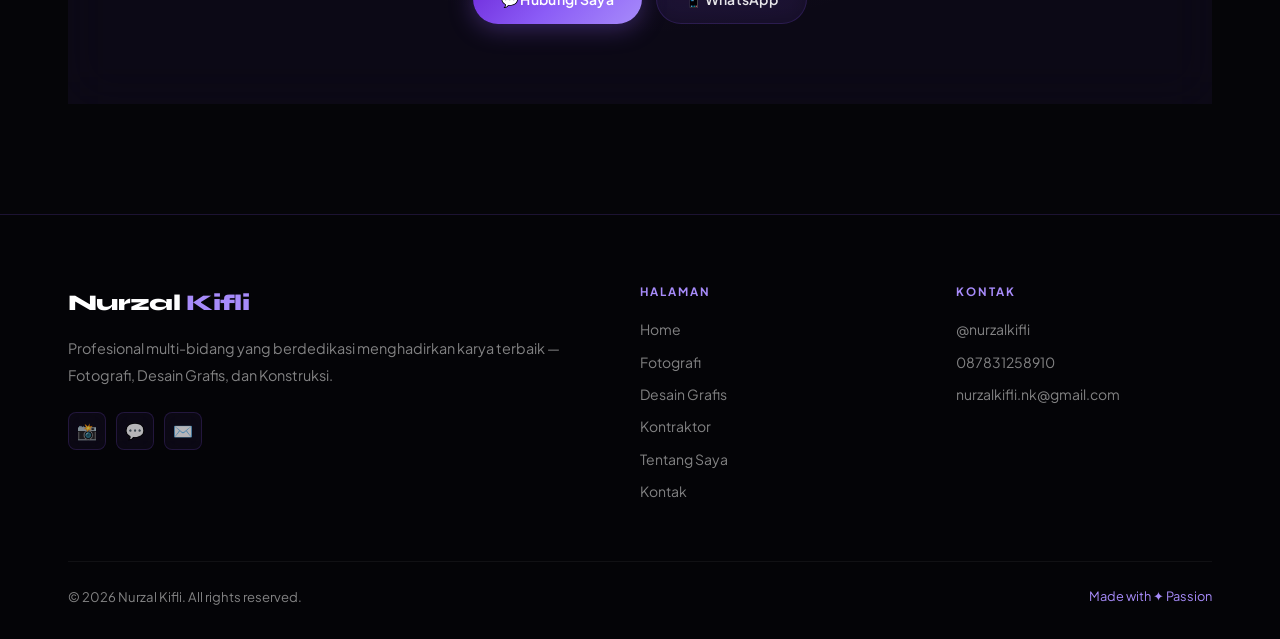
==== commit 4612272e: "Update index.html" ====
--- a/index.html
+++ b/index.html
@@ -443,6 +443,9 @@
         <li><a href="tutorial.html">Tutorial Ai</a></li>
         <li><a href="contact.html" class="nav-cta">Hubungi Saya</a></li>
       </ul>
+      <div class="nav-controls">
+        <button class="control-btn lang-btn" id="langBtn" title="Switch to English">EN</button>
+        <button class="control-btn theme-btn" id="themeBtn" title="Switch to Light Mode">&#x2600;&#xFE0F;</button>
     </div>
   </nav>
 
--- a/style.css
+++ b/style.css
@@ -568,3 +568,127 @@
   color:var(--purple-light);
   box-shadow:var(--glow-s);
 }
+
+/* ── NAV CONTROLS (Theme + Language) ── */
+.nav-controls {
+  display: flex;
+  align-items: center;
+  gap: 6px;
+  margin-left: 12px;
+}
+.control-btn {
+  height: 34px;
+  border-radius: 50px;
+  background: var(--glass);
+  border: 1px solid var(--glass-b);
+  color: var(--w70);
+  cursor: pointer;
+  transition: var(--t);
+  display: flex;
+  align-items: center;
+  justify-content: center;
+  backdrop-filter: blur(10px);
+  font-family: var(--fb);
+  font-weight: 700;
+  font-size: 0.72rem;
+  letter-spacing: 0.5px;
+}
+.control-btn:hover {
+  background: var(--glass-h);
+  border-color: var(--glass-bh);
+  color: var(--purple-light);
+  transform: translateY(-1px);
+}
+.theme-btn { width: 34px; font-size: 0.9rem; }
+.lang-btn  { padding: 0 12px; }
+
+@media (max-width: 768px) {
+  .nav-controls { display: none; }
+}
+
+/* ── LIGHT THEME ── */
+[data-theme="light"] {
+  --bg:      #faf8ff;
+  --bg-1:    #f0ecff;
+  --bg-2:    #ffffff;
+  --bg-3:    #f5f3ff;
+  --bg-4:    #ede9fe;
+  --glass:   rgba(139,92,246,0.07);
+  --glass-h: rgba(139,92,246,0.13);
+  --glass-b: rgba(139,92,246,0.15);
+  --glass-bh:rgba(139,92,246,0.30);
+  --glass-w: rgba(255,255,255,0.75);
+  --w100: #1e0a3c;
+  --w90:  rgba(30,10,60,0.90);
+  --w70:  rgba(30,10,60,0.70);
+  --w50:  rgba(30,10,60,0.50);
+  --w20:  rgba(30,10,60,0.20);
+  --w10:  rgba(30,10,60,0.10);
+  --w05:  rgba(30,10,60,0.05);
+  --glow:   0 0 40px rgba(139,92,246,0.15);
+  --glow-s: 0 0 20px rgba(139,92,246,0.10);
+  --shadow: 0 8px 40px rgba(109,40,217,0.10);
+}
+
+[data-theme="light"] body {
+  background: #faf8ff;
+  background-image: linear-gradient(135deg, #faf8ff 0%, #f0ecff 40%, #f5f0ff 70%, #faf8ff 100%);
+}
+
+[data-theme="light"] .orb { opacity: 0.05; }
+
+[data-theme="light"] .navbar.scrolled {
+  background: rgba(250,248,255,0.92);
+  border-bottom-color: rgba(139,92,246,0.12);
+}
+
+[data-theme="light"] .footer {
+  background: rgba(237,233,254,0.92);
+  border-top-color: rgba(139,92,246,0.15);
+}
+
+[data-theme="light"] ::-webkit-scrollbar-track { background: var(--bg-3); }
+
+[data-theme="light"] .form-select option {
+  background: #ffffff;
+  color: #1e0a3c;
+}
+
+[data-theme="light"] .lightbox {
+  background: rgba(240,236,255,0.97);
+}
+
+@media (max-width:768px) {
+  [data-theme="light"] .nav-links {
+    background: rgba(250,248,255,0.98);
+  }
+}
+
+/* ── LIGHT THEME GLASS CARD overrides ── */
+[data-theme="light"] .glass-card,
+[data-theme="light"] .project-card,
+[data-theme="light"] .stat-card,
+[data-theme="light"] .photo-service-card,
+[data-theme="light"] .testimonial-card,
+[data-theme="light"] .why-card,
+[data-theme="light"] .value-card,
+[data-theme="light"] .contact-method,
+[data-theme="light"] .contact-info-card,
+[data-theme="light"] .contact-form-card,
+[data-theme="light"] .testimonial-mini,
+[data-theme="light"] .cta-project-box,
+[data-theme="light"] .cta-glass-box {
+  background: rgba(255,255,255,0.6);
+  border-color: rgba(139,92,246,0.15);
+}
+[data-theme="light"] .hero-badge,
+[data-theme="light"] .about-photo-badge {
+  background: rgba(255,255,255,0.85);
+  border-color: rgba(139,92,246,0.2);
+}
+[data-theme="light"] .card-status.live { background: rgba(16,185,129,0.08); }
+[data-theme="light"] .add-project-card { border-color: rgba(139,92,246,0.2); }
+[data-theme="light"] .process-step,
+[data-theme="light"] .tool-item,
+[data-theme="light"] .why-card { background: rgba(255,255,255,0.55); }
+
